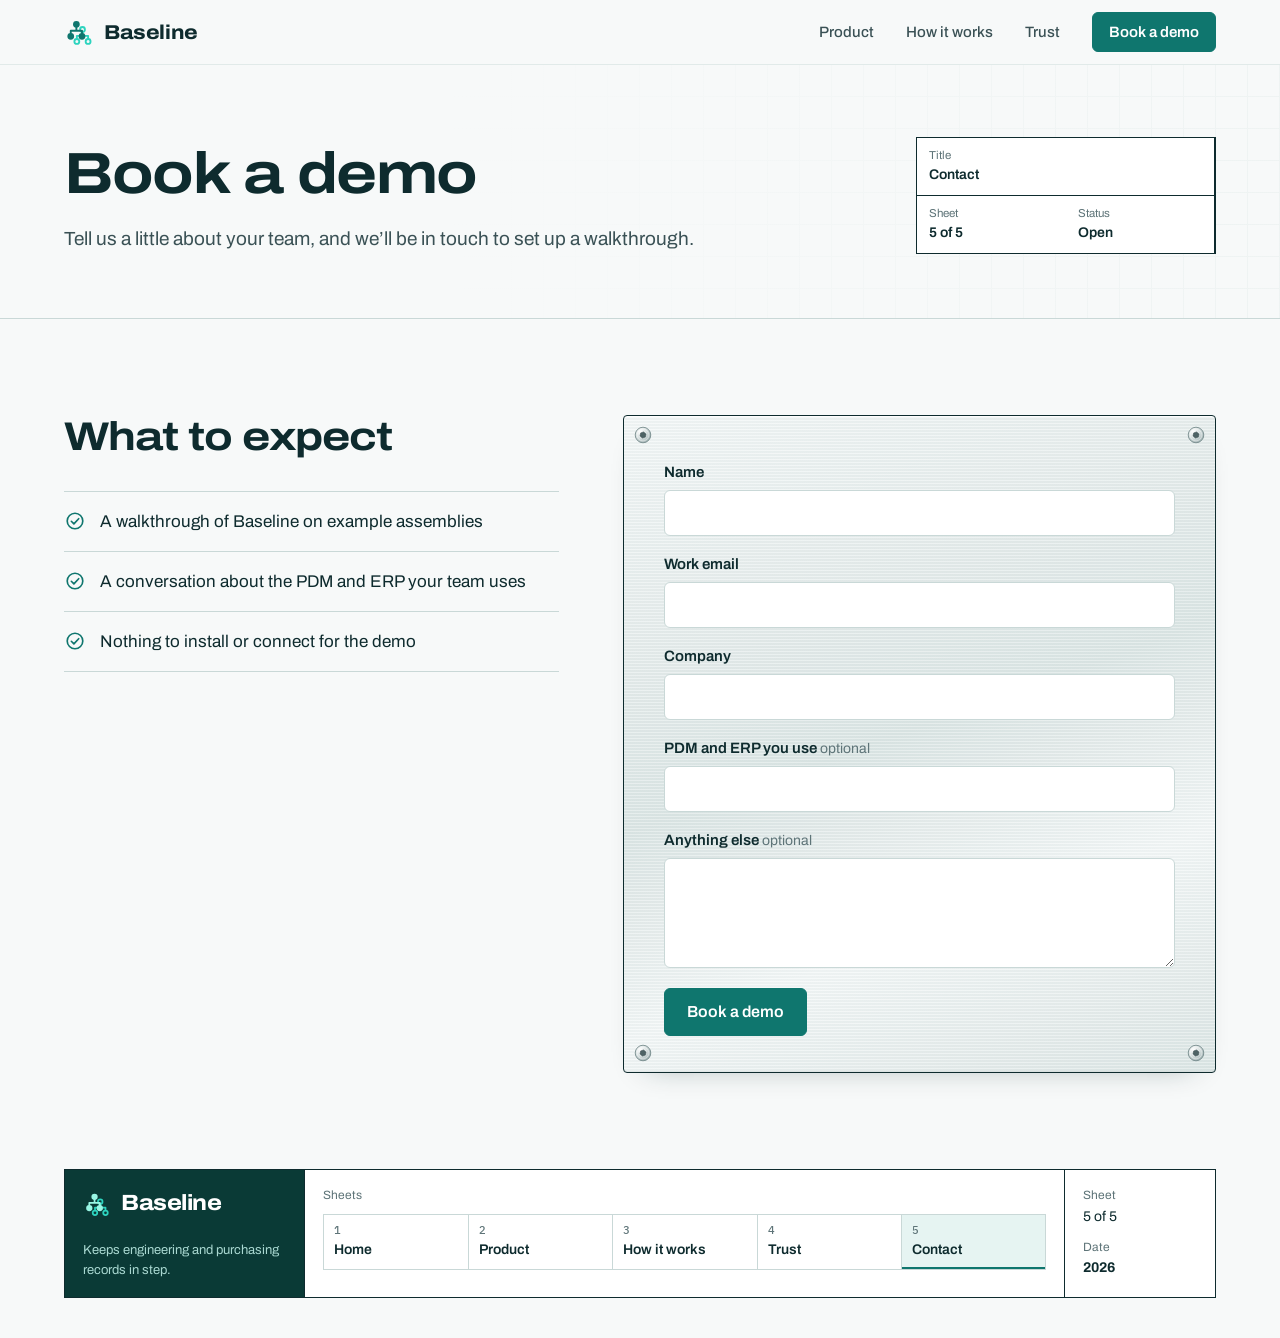
==== baseline-website/contact.html @ caf416b6 "initial_draft_website" ====
<!doctype html>
<html lang="en">
<head>
<meta charset="utf-8">
<meta name="viewport" content="width=device-width, initial-scale=1">
<title>Book a demo | Baseline</title>
<meta name="description" content="Book a walkthrough of Baseline.">
<link rel="icon" href="assets/img/logo.svg" type="image/svg+xml">
<link rel="preconnect" href="https://fonts.googleapis.com">
<link rel="preconnect" href="https://fonts.gstatic.com" crossorigin>
<link href="https://fonts.googleapis.com/css2?family=Archivo:wdth,wght@62..125,400..800&family=IBM+Plex+Mono:wght@400;500;600&display=swap" rel="stylesheet">
<link rel="stylesheet" href="assets/css/styles.css">
</head>
<body>
<a class="skip" href="#main">Skip to content</a>

<header class="nav">
  <div class="wrap nav-in">
    <a class="brand" href="index.html" aria-label="Baseline home"><img src="assets/img/logo.svg" width="30" height="30" alt="">Baseline</a>
    <button class="nav-toggle" type="button" aria-expanded="false" aria-controls="nav-links">Menu</button>
    <nav id="nav-links" class="nav-links" aria-label="Primary">
      <a href="product.html">Product</a>
      <a href="how-it-works.html">How it works</a>
      <a href="trust.html">Trust</a>
      <a class="btn btn-p" href="contact.html" aria-current="page">Book a demo</a>
    </nav>
  </div>
</header>

<main id="main">

<section class="phead">
  <div class="wrap phead-in">
    <div>
      <h1>Book a demo</h1>
      <p class="lede">Tell us a little about your team, and we’ll be in touch to set up a walkthrough.</p>
    </div>
    <div class="tblk" aria-hidden="true">
      <div class="wide"><span>Title</span><b>Contact</b></div>
      <div><span>Sheet</span><b>5 of 5</b></div>
      <div><span>Status</span><b>Open</b></div>
    </div>
  </div>
</section>

<section class="sec">
  <div class="wrap contact">
    <div>
      <h2>What to expect</h2>
      <ul class="expect">
        <li><svg viewBox="0 0 24 24" fill="none" stroke="currentColor" stroke-width="1.8" stroke-linecap="round" stroke-linejoin="round" aria-hidden="true"><circle cx="12" cy="12" r="8.5"/><path d="M8 12.3l2.8 2.8 5.2-5.6"/></svg>A walkthrough of Baseline on example assemblies</li>
        <li><svg viewBox="0 0 24 24" fill="none" stroke="currentColor" stroke-width="1.8" stroke-linecap="round" stroke-linejoin="round" aria-hidden="true"><circle cx="12" cy="12" r="8.5"/><path d="M8 12.3l2.8 2.8 5.2-5.6"/></svg>A conversation about the PDM and ERP your team uses</li>
        <li><svg viewBox="0 0 24 24" fill="none" stroke="currentColor" stroke-width="1.8" stroke-linecap="round" stroke-linejoin="round" aria-hidden="true"><circle cx="12" cy="12" r="8.5"/><path d="M8 12.3l2.8 2.8 5.2-5.6"/></svg>Nothing to install or connect for the demo</li>
      </ul>
    </div>

    <form class="form bolted" id="demo-form" novalidate>
      <div class="field"><label for="f-name">Name</label><input id="f-name" name="name" autocomplete="name" required><p class="err" id="e-name"></p></div>
      <div class="field"><label for="f-email">Work email</label><input id="f-email" name="email" type="email" autocomplete="email" required><p class="err" id="e-email"></p></div>
      <div class="field"><label for="f-co">Company</label><input id="f-co" name="company" autocomplete="organization"></div>
      <div class="field"><label for="f-sys">PDM and ERP you use <span class="opt">optional</span></label><input id="f-sys" name="systems"></div>
      <div class="field"><label for="f-msg">Anything else <span class="opt">optional</span></label><textarea id="f-msg" name="message"></textarea></div>
      <button class="btn btn-p btn-lg" type="submit">Book a demo</button>
      <p class="form-ok" id="form-ok" role="status" hidden></p>
    </form>
  </div>
</section>

</main>

<footer class="foot">
  <div class="wrap">
    <div class="tblock">
      <div class="tb-brand"><strong><img src="assets/img/logo-light.svg" width="28" height="28" alt="">Baseline</strong><span>Keeps engineering and purchasing records in step.</span></div>
      <nav aria-label="Site"><span class="tb-label">Sheets</span>
        <div class="sheets"><a href="index.html"><span>1</span>Home</a><a href="product.html"><span>2</span>Product</a><a href="how-it-works.html"><span>3</span>How it works</a><a href="trust.html"><span>4</span>Trust</a><a href="contact.html" aria-current="page"><span>5</span>Contact</a></div>
      </nav>
      <div class="tb-meta"><div><span>Sheet</span>5 of 5</div><div><span>Date</span><b class="year">2026</b></div></div>
    </div>
  </div>
</footer>

<script src="assets/js/main.js"></script>
</body>
</html>
---- baseline-website/assets/css/styles.css ----
/* Baseline marketing site
   CAD workspace language: drawing paper, drafting ink, brand teal,
   amber reserved for a mismatch, screws and nuts as hardware. */

:root {
  --paper: #F7F9F9;
  --sheet: #FFFFFF;
  --ink: #0E2B2E;
  --body: #3A5155;
  --muted: #5E7478;
  --line: #C9D8D7;
  --grid: #E1EAE9;
  --panel: #F1F5F5;
  --teal: #0F766E;
  --teal-2: #0D9488;
  --teal-wash: #E6F4F2;
  --deep: #0A3A36;
  --deep-2: #0E4A45;
  --mint: #99F6E4;
  --amber: #D97706;
  --amber-ink: #B45309;
  --amber-wash: #FFF6E5;

  --sans: 'Archivo', system-ui, -apple-system, 'Segoe UI', sans-serif;
  --mono: 'IBM Plex Mono', ui-monospace, Consolas, monospace;

  --wrap: 1200px;
  --gut: 24px;
  --r: 6px;
  color-scheme: light;
}

*, *::before, *::after { box-sizing: border-box; }
html { scroll-behavior: smooth; }
body {
  margin: 0;
  background: var(--paper);
  color: var(--body);
  font: 400 17px/1.6 var(--sans);
  -webkit-font-smoothing: antialiased;
  text-rendering: optimizeLegibility;
}
img { max-width: 100%; height: auto; display: block; }
h1, h2, h3, h4, p, ul, ol, dl, dd, figure { margin: 0; }
ul, ol { padding: 0; list-style: none; }
a { color: var(--teal); }
:focus-visible { outline: 2px solid var(--teal-2); outline-offset: 2px; border-radius: 2px; }
.sr-only { position: absolute; width: 1px; height: 1px; overflow: hidden; clip: rect(0 0 0 0); white-space: nowrap; }
.skip { position: absolute; left: 16px; top: -60px; background: var(--ink); color: #fff; padding: 8px 14px; border-radius: var(--r); z-index: 100; }
.skip:focus { top: 12px; }
.wrap { max-width: var(--wrap); margin: 0 auto; padding: 0 var(--gut); }
.pn { font-family: var(--mono); font-weight: 500; letter-spacing: -.01em; }

/* Type: the display face uses Archivo's expanded width */
h1, h2 { color: var(--ink); font-weight: 700; font-variation-settings: 'wdth' 118; letter-spacing: -.025em; text-wrap: balance; }
h1 { font-size: clamp(36px, 4.6vw, 58px); line-height: 1.04; }
h2 { font-size: clamp(28px, 3.2vw, 40px); line-height: 1.1; }
h3 { color: var(--ink); font-size: 20px; line-height: 1.3; font-weight: 650; font-variation-settings: 'wdth' 108; letter-spacing: -.01em; }
.lede { font-size: 19px; line-height: 1.55; max-width: 34em; }

/* Buttons */
.btn {
  display: inline-flex; align-items: center; justify-content: center; gap: 8px;
  height: 40px; padding: 0 16px;
  border: 1px solid var(--line); border-radius: var(--r);
  background: var(--sheet); color: var(--ink);
  font: 600 15px/1 var(--sans); text-decoration: none; white-space: nowrap; cursor: pointer;
  transition: background-color .15s, border-color .15s;
}
.btn:hover { border-color: var(--ink); }
.btn-p { background: var(--teal); border-color: var(--teal); color: #fff; }
.btn-p:hover { background: var(--deep); border-color: var(--deep); }
.btn-lg { height: 48px; padding: 0 22px; font-size: 16px; }
.btn-mint { background: var(--mint); border-color: var(--mint); color: var(--deep); }
.btn-mint:hover { background: #fff; border-color: #fff; }
.cta-row { display: flex; flex-wrap: wrap; gap: 12px; }

/* Header */
.nav { position: sticky; top: 0; z-index: 20; background: rgba(247, 249, 249, .94); backdrop-filter: blur(8px); border-bottom: 1px solid var(--grid); }
.nav-in { display: flex; align-items: center; justify-content: space-between; height: 64px; }
.brand { display: flex; align-items: center; gap: 10px; color: var(--ink); font-weight: 750; font-size: 20px; font-variation-settings: 'wdth' 112; letter-spacing: -.02em; text-decoration: none; }
.nav-links { display: flex; align-items: center; gap: 4px; }
.nav-links a:not(.btn) { position: relative; display: flex; align-items: center; height: 64px; padding: 0 14px; color: var(--body); font-size: 15px; font-weight: 500; text-decoration: none; }
.nav-links a:not(.btn):hover { color: var(--ink); }
.nav-links a:not(.btn)[aria-current="page"] { color: var(--ink); font-weight: 650; }
.nav-links a:not(.btn)[aria-current="page"]::after { content: ""; position: absolute; left: 14px; right: 14px; bottom: -1px; height: 2px; background: var(--teal); }
.nav-links .btn { margin-left: 14px; }
.nav-toggle { display: none; }

/* Hardware: screws in the corners of a bolted panel */
.bolted {
  --screw: url("../img/screw.svg");
  background-image: var(--screw), var(--screw), var(--screw), var(--screw);
  background-repeat: no-repeat;
  background-size: 18px 18px;
  background-position: top 10px left 10px, top 10px right 10px, bottom 10px left 10px, bottom 10px right 10px;
}
.bolted-dark { --screw: url("../img/screw-dark.svg"); }

/* Light bolted panels read as brushed steel plates, so the screws belong to something */
.bolted:not(.bolted-dark), .note-box {
  box-shadow: inset 0 1px 0 rgba(255, 255, 255, .9), inset 0 -1px 0 rgba(14, 43, 46, .08), 0 14px 30px -24px rgba(14, 43, 46, .45);
}
.bolted:not(.bolted-dark) {
  background-image: var(--screw), var(--screw), var(--screw), var(--screw),
    repeating-linear-gradient(0deg, rgba(255, 255, 255, .28) 0 1px, rgba(14, 43, 46, .022) 1px 3px),
    linear-gradient(160deg, var(--m1, #F3F7F7) 0%, var(--m2, #DCE6E5) 48%, var(--m1, #F3F7F7) 72%, var(--m2, #DCE6E5) 100%);
  background-repeat: no-repeat, no-repeat, no-repeat, no-repeat, repeat, no-repeat;
  background-size: 18px 18px, 18px 18px, 18px 18px, 18px 18px, auto, 100% 100%;
  background-position: top 10px left 10px, top 10px right 10px, bottom 10px left 10px, bottom 10px right 10px, 0 0, 0 0;
}

/* Centre-line divider with a nut */
.cl-rule { position: relative; height: 28px; margin: 0 auto; max-width: var(--wrap); }
.cl-rule::before { content: ""; position: absolute; left: var(--gut); right: var(--gut); top: 50%; border-top: 1.2px solid var(--line); border-image: repeating-linear-gradient(90deg, var(--teal-2) 0 18px, transparent 18px 23px, var(--teal-2) 23px 26px, transparent 26px 31px) 1; opacity: .7; }
.cl-rule::after { content: ""; position: absolute; left: 50%; top: 0; width: 28px; height: 28px; margin-left: -14px; background: var(--paper) url("../img/nut.svg") center / 28px no-repeat; box-shadow: 0 0 0 8px var(--paper); }

/* ---------- Home hero ---------- */
.hero { padding: 64px 0 72px; background-image: linear-gradient(var(--grid) 1px, transparent 1px), linear-gradient(90deg, var(--grid) 1px, transparent 1px); background-size: 32px 32px; background-position: -1px -1px; position: relative; }
.hero::before { content: ""; position: absolute; inset: 0; background: linear-gradient(180deg, var(--paper) 0%, rgba(247,249,249,.7) 40%, rgba(247,249,249,.92) 100%); pointer-events: none; }
.hero > .wrap { position: relative; }
.hero-top { display: grid; grid-template-columns: minmax(0, 7fr) minmax(0, 5fr); gap: 56px; align-items: end; margin-bottom: 48px; }
.hero-top .lede { margin-bottom: 26px; }

/* Hero story: CAD/PDM and ERP disagree, Baseline in the browser resolves it */
.story { display: grid; grid-template-columns: minmax(0, 1fr) minmax(170px, 200px) minmax(0, 1fr); align-items: center; }
.win-cap { display: flex; align-items: center; gap: 8px; margin-bottom: 8px; font-size: 13.5px; font-weight: 600; color: var(--muted); }
.win-cap svg { width: 16px; height: 16px; color: var(--muted); }
.cap-bl { color: var(--teal); }
.win { background: var(--sheet); border: 1px solid #B7C8C7; border-radius: 10px; overflow: hidden; box-shadow: 0 22px 44px -30px rgba(14, 43, 46, .5); }
.win-bar { display: flex; align-items: center; gap: 12px; height: 34px; padding: 0 12px; background: #E9EEEE; border-bottom: 1px solid var(--line); font-size: 12.5px; color: var(--ink); }
.win-bar .dots { display: flex; gap: 5px; flex: none; }
.win-bar .dots i { width: 10px; height: 10px; border-radius: 50%; background: #C3D2D1; }
.win-t { font-weight: 600; white-space: nowrap; overflow: hidden; text-overflow: ellipsis; }
.win-tag { margin-left: auto; flex: none; font-size: 11.5px; font-weight: 600; color: var(--teal); background: var(--teal-wash); border-radius: 999px; padding: 1px 9px; }
.win-tag-q { color: var(--muted); background: #E1E8E8; }

/* CAD window: grey chrome, vertical toolbar, gradient viewport */
.cad-in { display: grid; grid-template-columns: 40px minmax(0, 1fr); }
.cad-tools { display: flex; flex-direction: column; align-items: center; gap: 4px; padding: 8px 0; background: #F1F4F4; border-right: 1px solid var(--line); }
.cad-tools span { width: 30px; height: 30px; display: grid; place-items: center; border-radius: 6px; color: #5B6F72; }
.cad-tools span:nth-child(2) { background: #DDE6E6; color: var(--ink); }
.cad-tools svg { width: 18px; height: 18px; }
.cad-vp { position: relative; background: linear-gradient(180deg, #FFFFFF 0%, #EDF3F3 60%, #DCE6E6 100%); }
.cad-vp::before { content: ""; position: absolute; inset: 0; background-image: linear-gradient(rgba(14,43,46,.045) 1px, transparent 1px), linear-gradient(90deg, rgba(14,43,46,.045) 1px, transparent 1px); background-size: 22px 22px; pointer-events: none; }
.cad-vp .asm { position: relative; display: block; width: 100%; height: auto; max-height: 300px; margin: 0 auto; overflow: visible; }
.cad-vp .vcube { position: absolute; top: 10px; right: 12px; width: 44px; }
.cad-vp .triad { position: absolute; left: 10px; bottom: 8px; width: 38px; }

/* The middle stage: PDM and ERP records compared, before Baseline resolves it */
.story-mid { display: flex; flex-direction: column; align-items: center; gap: 10px; }
.rec-flow { display: flex; align-items: center; justify-content: center; gap: 6px; width: 100%; }
.wire { flex: 1; height: 14px; min-width: 20px; overflow: visible; }
.wire path { fill: none; vector-effect: non-scaling-stroke; }
.wire-base { stroke: #B9CDCC; stroke-width: 2; }
.wire-flow { stroke: var(--teal); stroke-width: 3; stroke-dasharray: 8 12; opacity: 0; animation: fade .3s ease-out .2s forwards, flow 1.2s linear .2s infinite; }
.wire-r .wire-flow { animation-delay: 2s, 2s; }
.wire-head { stroke: var(--teal); stroke-width: 3; stroke-linecap: round; stroke-linejoin: round; opacity: 0; animation: fade .3s ease-out 2s forwards; }
@keyframes flow { to { stroke-dashoffset: -32; } }

.rec-chip { flex: none; background: var(--sheet); border: 1px solid var(--line); border-radius: 8px; overflow: hidden; opacity: 0; animation: fade .4s ease-out 1.4s forwards; box-shadow: 0 12px 26px -18px rgba(14, 43, 46, .45); }
.rec-row { display: flex; align-items: baseline; justify-content: space-between; gap: 18px; padding: 7px 12px; font-size: 12.5px; white-space: nowrap; }
.rec-row span { color: var(--muted); }
.rec-row b { color: var(--ink); font-family: var(--mono); font-weight: 600; }
.rec-row + .rec-row { border-top: 1px solid var(--grid); }
.rec-diff { animation: rec-flag .4s ease-out 1.9s forwards; }
.rec-diff b { animation: rec-flag-ink .4s ease-out 1.9s forwards; }
@keyframes rec-flag { to { background: var(--amber-wash); } }
@keyframes rec-flag-ink { to { color: var(--amber-ink); } }

/* Baseline window: browser chrome + the prototype's alert view */
.bw { background: #E8EFEF; }
.bw-url { flex: 1; display: flex; align-items: center; gap: 7px; height: 24px; padding: 0 12px; background: var(--sheet); border: 1px solid var(--line); border-radius: 999px; color: var(--muted); font-family: var(--mono); font-size: 12px; white-space: nowrap; overflow: hidden; }
.bw-url svg { width: 12px; height: 12px; flex: none; }
.bl-top { display: flex; align-items: center; gap: 8px; height: 42px; padding: 0 16px; background: var(--deep); color: #fff; font-weight: 700; font-size: 15px; font-variation-settings: 'wdth' 110; }
.bl-body { position: relative; padding: 18px 18px 20px; background: #F4F7F7; min-height: 340px; }
.bl-wait { position: absolute; inset: 0; display: flex; align-items: center; justify-content: center; gap: 10px; font-size: 14px; color: var(--muted); animation: out .3s ease-out 1.95s forwards; }
.spin { width: 16px; height: 16px; border-radius: 50%; border: 2px solid var(--line); border-top-color: var(--teal-2); animation: spin .8s linear infinite; }
@keyframes spin { to { transform: rotate(360deg); } }
@keyframes out { to { opacity: 0; visibility: hidden; } }
.bl-alert { opacity: 0; animation: fade .4s ease-out 2.05s forwards; }
.bl-crumb { font-size: 12.5px; color: var(--teal); margin-bottom: 6px; }
.bl-crumb .pn { color: var(--muted); font-size: 12px; }
.bl-alert h4 { display: flex; flex-wrap: wrap; align-items: center; gap: 8px; font-size: 17px; line-height: 1.3; color: var(--ink); font-weight: 650; margin-bottom: 14px; }
.new { font-size: 11.5px; font-weight: 600; color: var(--amber-ink); background: var(--amber-wash); border-radius: 999px; padding: 1px 9px; }
.bl-stats { display: grid; grid-template-columns: repeat(3, minmax(0, 1fr)); background: var(--sheet); border: 1px solid var(--line); border-radius: 8px; overflow: hidden; }
.bl-stats > div { padding: 10px 12px; }
.bl-stats > div + div { border-left: 1px solid var(--grid); }
.bl-stats span { display: block; font-size: 11.5px; color: var(--muted); }
.bl-stats b { font-size: 20px; color: var(--ink); font-weight: 650; }
.bl-stats .st-erp b { color: var(--amber-ink); }
.bl-stats .sev { font-size: 12px; color: #BE123C; background: #FFE4E6; border-radius: 999px; padding: 2px 9px; display: inline-block; margin-top: 4px; }
.bl-rec { margin-top: 12px; background: var(--sheet); border: 1px solid var(--line); border-radius: 8px; padding: 12px 14px 14px; opacity: 0; animation: fade .4s ease-out 2.35s forwards; }
.bl-k { font-size: 12px; font-weight: 600; color: var(--muted); }
.bl-rec p { font-size: 13.5px; line-height: 1.45; color: var(--ink); margin: 4px 0 12px; }
.bl-btns { display: flex; flex-wrap: wrap; gap: 8px; }
.bl-btns .btn { height: 30px; font-size: 12.5px; cursor: default; }

/* Assembly drawing */
.asm .ln { fill: none; stroke: var(--ink); stroke-width: 1.4; stroke-linejoin: round; }
.asm .fill { fill: #FFFFFF; }
.asm .shade { fill: #E9F0F0; }
.asm .hole { fill: #E4ECEC; }
.asm .cl path { fill: none; stroke: var(--teal-2); stroke-width: .9; stroke-dasharray: 16 4 3 4; opacity: .75; }
.asm .lead { fill: none; stroke: var(--ink); stroke-width: .9; }
.asm .dot { fill: var(--ink); }
.asm .ring { fill: #FFFFFF; stroke: var(--ink); stroke-width: 1.3; }
.asm text { font: 600 14px var(--mono); fill: var(--ink); text-anchor: middle; }
.asm .dim path { fill: none; stroke: var(--muted); stroke-width: .8; }
.asm .dim text { font: 500 11px var(--mono); fill: var(--muted); }

/* One orchestrated moment: the parts ink in, then the mismatch lights up */
.asm .parts .ln { stroke-dasharray: 1; stroke-dashoffset: 1; animation: ink 1.1s cubic-bezier(.4, 0, .2, 1) forwards; }
.asm .p1 .ln { animation-delay: .05s; }
.asm .p5 .ln { animation-delay: .25s; }
.asm .p2 .ln { animation-delay: .35s; }
.asm .p3 .ln { animation-delay: .55s; }
.asm .p4 .ln { animation-delay: .7s; }
.asm .balloons, .asm .dim { opacity: 0; animation: fade .5s ease-out 1.4s forwards; }
.asm .p5 .bolt { animation: ink 1.1s cubic-bezier(.4, 0, .2, 1) .25s forwards, flag .5s ease-out 1.9s forwards; }
.asm .p1 .hole.miss { animation: ink 1.1s cubic-bezier(.4, 0, .2, 1) .05s forwards, missing .5s ease-out 1.9s forwards; }
.asm .bl-miss .ring { animation: ringflag .5s ease-out 1.9s forwards; }
.asm .bl-miss text { animation: textflag .5s ease-out 1.9s forwards; }
@keyframes ink { to { stroke-dashoffset: 0; } }
@keyframes fade { to { opacity: 1; } }
@keyframes flag { to { stroke: var(--amber); fill: var(--amber-wash); } }
@keyframes missing { to { stroke: var(--amber); stroke-width: 1.8; fill: var(--amber-wash); } }
@keyframes ringflag { to { stroke: var(--amber); fill: var(--amber-wash); stroke-width: 1.8; } }
@keyframes textflag { to { fill: var(--amber-ink); } }

/* ---------- Home sections ---------- */
.sec { padding: 96px 0; }
.statement { font-size: clamp(24px, 2.7vw, 34px); line-height: 1.3; color: var(--ink); font-weight: 500; font-variation-settings: 'wdth' 106; letter-spacing: -.015em; max-width: 30em; text-wrap: pretty; }

.pillars { display: grid; grid-template-columns: repeat(3, minmax(0, 1fr)); margin-top: 64px; border-top: 1.5px solid var(--ink); }
.pillar { padding: 28px 32px 0 0; }
.pillar + .pillar { padding-left: 32px; border-left: 1px solid var(--line); }
.pillar .ic { width: 44px; height: 44px; margin-bottom: 18px; color: var(--teal); }
.pillar p { margin-top: 8px; }

.glimpse { display: grid; grid-template-columns: minmax(0, 4fr) minmax(0, 7fr); gap: 56px; align-items: center; }
.glimpse-copy p { margin: 16px 0 24px; max-width: 28em; }

/* A product screenshot mounted on a bolted plate */
.plate { background-color: #E7EEEE; border: 1px solid var(--line); border-radius: 12px; padding: 34px; }
.plate img { border-radius: 6px; border: 1px solid #B7C8C7; box-shadow: 0 18px 36px -24px rgba(14, 43, 46, .5); }

.trust-strip { background: var(--sheet); border-top: 1px solid var(--grid); border-bottom: 1px solid var(--grid); }
.trust-in { display: flex; flex-wrap: wrap; align-items: center; gap: 16px 40px; padding-top: 26px; padding-bottom: 26px; }
.trust-in p { display: flex; align-items: center; gap: 12px; color: var(--ink); font-weight: 600; font-size: 17px; }
.trust-in svg { width: 24px; height: 24px; color: var(--teal); flex: none; }
.trust-in a { margin-left: auto; font-weight: 600; }

/* Dark bolted call to action */
.cta-band { padding: 96px 0; }
.cta-plate { position: relative; background-color: var(--deep); color: #CFEFEA; border-radius: 14px; padding: 64px 64px 60px; overflow: hidden; }
.cta-plate::before { content: ""; position: absolute; inset: 0; background-image: linear-gradient(rgba(153,246,228,.07) 1px, transparent 1px), linear-gradient(90deg, rgba(153,246,228,.07) 1px, transparent 1px); background-size: 28px 28px; pointer-events: none; }
.cta-plate > * { position: relative; }
.cta-plate h2 { color: #fff; max-width: 16em; }
.cta-plate p { margin: 16px 0 30px; color: #A9D8D1; max-width: 32em; }
.cta-plate .btn:not(.btn-mint) { background: transparent; color: #fff; border-color: rgba(153,246,228,.45); }
.cta-plate .btn:not(.btn-mint):hover { border-color: #fff; }

/* ---------- Inner page header with a title block ---------- */
.phead { padding: 72px 0 64px; border-bottom: 1px solid var(--line); background-image: linear-gradient(var(--grid) 1px, transparent 1px), linear-gradient(90deg, var(--grid) 1px, transparent 1px); background-size: 32px 32px; background-position: -1px -1px; position: relative; }
.phead::before { content: ""; position: absolute; inset: 0; background: linear-gradient(90deg, var(--paper) 35%, rgba(247,249,249,.6)); pointer-events: none; }
.phead-in { position: relative; display: grid; grid-template-columns: minmax(0, 1fr) 300px; gap: 48px; align-items: end; }
.phead .lede { margin-top: 20px; }
.tblk { display: grid; grid-template-columns: 1fr 1fr; border: 1.5px solid var(--ink); background: var(--sheet); font-size: 14px; color: var(--ink); }
.tblk > div { padding: 8px 12px; border-bottom: 1px solid var(--ink); }
.tblk > div:nth-child(odd) { border-right: 1px solid var(--ink); }
.tblk > .wide { grid-column: 1 / -1; border-right: 0; }
.tblk > div:nth-last-child(-n+2) { border-bottom: 0; }
.tblk span { display: block; font-size: 11.5px; color: var(--muted); }
.tblk b { font-weight: 600; }

/* Product page: screenshots */
.shot { display: grid; grid-template-columns: minmax(0, 4fr) minmax(0, 8fr); gap: 56px; align-items: center; padding: 72px 0; }
.shot + .shot { border-top: 1px solid var(--grid); }
.shot-r { grid-template-columns: minmax(0, 8fr) minmax(0, 4fr); }
.shot-r .shot-copy { order: 2; }
.shot-copy p { margin-top: 14px; max-width: 26em; }
.shot .plate { padding: 28px; }

/* Product page: each screenshot is a window that slides onto its own coloured plate */
main { overflow-x: clip; }
.shot { --band: transparent; --block: var(--deep); --m1: #F3F7F7; --m2: #DCE6E5; --from: 120px; }
.shot-a { --band: var(--paper); --block: #0A3A36; --m1: #F2F7F6; --m2: #D6E4E2; }
.shot-b { --band: #FBF3E4; --block: #E9A53A; --m1: #FBF6EE; --m2: #EADFCB; --from: -120px; }
.shot-c { --band: #EDF2FA; --block: #3F6FC2; --m1: #F4F7FC; --m2: #D7E0EE; }
.shots .shot { padding: 104px 0; border-top: 0; background: var(--band); box-shadow: 0 0 0 100vmax var(--band); clip-path: inset(0 -100vmax); }

.shot-media { position: relative; }
.shot-block { position: absolute; inset: 0; border-radius: 14px; background: var(--block); transform: translate(22px, 22px); }
.shot-r .shot-block { transform: translate(-22px, 22px); }
.shot-media .plate { position: relative; }

.frame-bar { display: flex; align-items: center; gap: 12px; height: 30px; padding: 0 12px; background: #E9EEEE; border-bottom: 1px solid var(--line); font-size: 12px; font-weight: 600; color: var(--muted); }
.frame-bar .dots { display: flex; gap: 5px; }
.frame-bar .dots i { width: 9px; height: 9px; border-radius: 50%; background: #C3D2D1; }

/* The slide: block first, then the plate, then the window settles into it */
.js .shot .shot-block, .js .shot .plate, .js .shot .frame, .js .shot .shot-copy { transition: transform 1s cubic-bezier(.16, 1, .3, 1), opacity .7s ease; }
.js .shot:not(.in-view) .shot-block { opacity: 0; transform: translate(calc(var(--from) * 1.8), 22px); }
.js .shot:not(.in-view) .plate { opacity: 0; transform: translateX(var(--from)); }
.js .shot:not(.in-view) .frame { transform: translateY(36px); }
.js .shot:not(.in-view) .shot-copy { opacity: 0; transform: translateX(calc(var(--from) * -.35)); }
.js .shot .plate { transition-delay: .08s; }
.js .shot .frame { transition-delay: .3s; }
.js .shot .shot-copy { transition-delay: .18s; }

/* How it works: four steps */
.steps { display: grid; grid-template-columns: repeat(4, minmax(0, 1fr)); gap: 0; counter-reset: s; }
.step { position: relative; padding: 0 28px 0 0; counter-increment: s; }
.step .ic { position: relative; z-index: 1; width: 64px; height: 64px; display: grid; place-items: center; background: var(--sheet); border: 1.5px solid var(--ink); border-radius: 12px; color: var(--teal); margin-bottom: 26px; }
.step .ic svg { width: 32px; height: 32px; }
.step::after { content: ""; position: absolute; top: 32px; left: 64px; right: 0; border-top: 1.5px dashed var(--line); }
.step:last-child::after { display: none; }
.step h3::before { content: counter(s) ". "; color: var(--muted); font-weight: 500; }
.step p { margin-top: 8px; font-size: 16px; }
.note-box { margin-top: 72px; display: flex; gap: 20px; align-items: flex-start; padding: 26px 30px 26px 56px; border: 1px solid var(--line); border-radius: 10px; background-image: url("../img/screw.svg"), repeating-linear-gradient(0deg, rgba(255, 255, 255, .28) 0 1px, rgba(14, 43, 46, .022) 1px 3px), linear-gradient(160deg, #F3F7F7 0%, #DCE6E5 48%, #F3F7F7 72%, #DCE6E5 100%); background-repeat: no-repeat, repeat, no-repeat; background-size: 18px, auto, 100% 100%; background-position: left 22px top 30px, 0 0, 0 0; max-width: 760px; }
.note-box p { color: var(--ink); }

/* Trust page: promises */
.promises { display: grid; grid-template-columns: repeat(2, minmax(0, 1fr)); gap: 20px; }
.promise { position: relative; background-color: var(--sheet); border: 1px solid var(--line); border-radius: 12px; padding: 40px 40px 36px; }
.promise .ic { width: 40px; height: 40px; color: var(--teal); margin-bottom: 20px; }
.promise h3 { font-size: 23px; }
.promise p { margin-top: 10px; max-width: 30em; }

/* Contact */
.contact { display: grid; grid-template-columns: minmax(0, 5fr) minmax(0, 6fr); gap: 64px; align-items: start; }
.expect { margin-top: 32px; border-top: 1px solid var(--line); }
.expect li { display: flex; gap: 14px; padding: 16px 0; border-bottom: 1px solid var(--line); color: var(--ink); }
.expect svg { width: 22px; height: 22px; flex: none; color: var(--teal); margin-top: 2px; }
.form { background-color: var(--sheet); border: 1.5px solid var(--ink); border-radius: 4px; padding: 44px 40px 36px; display: grid; }
.field { display: flex; flex-direction: column; gap: 6px; margin-bottom: 16px; }
.field label { font-weight: 600; color: var(--ink); font-size: 15px; }
.opt { font-weight: 400; color: var(--muted); font-size: 14px; }
.field input, .field textarea { padding: 0 14px; font: inherit; font-size: 16px; color: var(--ink); border: 1px solid var(--line); border-radius: var(--r); background: #fff; }
.field input { height: 46px; }
.field textarea { padding: 12px 14px; min-height: 110px; resize: vertical; }
.field input:focus, .field textarea:focus { outline: 2px solid var(--teal-2); outline-offset: 0; border-color: var(--teal-2); }
.field input[aria-invalid="true"] { border-color: #C2410C; background: #FEF3EE; }
.err { color: #C2410C; font-size: 14px; }
.err:empty { display: none; }
.form .btn { justify-self: start; margin-top: 4px; }
.form-ok { margin-top: 16px; padding: 12px 14px; background: var(--teal-wash); border-left: 3px solid var(--teal); color: var(--ink); }

/* Footer: drawing title block with the sheet index */
.foot { padding: 0 0 40px; }
.tblock { display: grid; grid-template-columns: 240px minmax(0, 1fr) 150px; border: 1.5px solid var(--ink); background: var(--sheet); }
.tblock > * { padding: 16px 18px; border-right: 1px solid var(--ink); }
.tblock > :last-child { border-right: 0; }
.tb-brand { display: flex; flex-direction: column; justify-content: space-between; gap: 18px; background: var(--deep); color: #A9D8D1; font-size: 13px; }
.tb-brand strong { display: flex; align-items: center; gap: 10px; color: #fff; font-weight: 750; font-size: 22px; font-variation-settings: 'wdth' 112; letter-spacing: -.02em; }
.tb-label { display: block; font-size: 12px; color: var(--muted); margin-bottom: 8px; }
.sheets { display: grid; grid-template-columns: repeat(5, minmax(0, 1fr)); gap: 0; border: 1px solid var(--line); }
.sheets a { display: flex; flex-direction: column; gap: 2px; padding: 8px 10px; color: var(--ink); text-decoration: none; font-weight: 600; font-size: 14px; }
.sheets a + a { border-left: 1px solid var(--line); }
.sheets a span { font: 500 11px var(--mono); color: var(--muted); }
.sheets a:hover { background: var(--panel); }
.sheets a[aria-current="page"] { background: var(--teal-wash); box-shadow: inset 0 -2px var(--teal); }
.tb-meta { font-size: 14px; color: var(--ink); }
.tb-meta div + div { margin-top: 10px; }
.tb-meta span { display: block; font-size: 12px; color: var(--muted); }

/* ---------- Responsive ---------- */
@media (max-width: 1080px) {
  .steps { grid-template-columns: repeat(2, minmax(0, 1fr)); row-gap: 48px; }
  .step:nth-child(2)::after { display: none; }
}
@media (max-width: 960px) {
  :root { --gut: 20px; }
  .hero { padding: 40px 0 56px; }
  .hero-top, .glimpse, .shot, .phead-in, .contact { grid-template-columns: minmax(0, 1fr); gap: 32px; }
  .hero-top { margin-bottom: 36px; }
  .shot-r .shot-copy { order: 0; }
  .shot { padding: 56px 0; }
  .phead-in .tblk { max-width: 340px; }
  .sec, .cta-band { padding: 72px 0; }
  .pillars { grid-template-columns: minmax(0, 1fr); }
  .pillar, .pillar + .pillar { padding: 24px 0; border-left: 0; }
  .pillar + .pillar { border-top: 1px solid var(--line); }
  .promises { grid-template-columns: minmax(0, 1fr); }
  .tblock { grid-template-columns: minmax(0, 1fr); }
  .tblock > * { border-right: 0; border-bottom: 1px solid var(--ink); }
  .tblock > :last-child { border-bottom: 0; }
}
@media (max-width: 820px) {
  .story { grid-template-columns: minmax(0, 1fr); }
  .wire { display: none; }
  .story-mid, .bl-wrap { position: relative; margin-top: 56px; }
  .story-mid::before, .bl-wrap::before { content: ""; position: absolute; left: 50%; top: -48px; height: 36px; border-left: 2px dashed var(--teal-2); }
  .story-mid::after, .bl-wrap::after { content: ""; position: absolute; left: calc(50% - 6px); top: -16px; border: 6px solid transparent; border-top-color: var(--teal-2); }
  .nav-toggle { display: inline-flex; align-items: center; height: 38px; padding: 0 14px; border: 1px solid var(--line); border-radius: var(--r); background: var(--sheet); color: var(--ink); font: 600 15px var(--sans); cursor: pointer; }
  .nav-links { display: none; position: absolute; top: 64px; left: 0; right: 0; flex-direction: column; align-items: stretch; gap: 0; padding: 8px 16px 16px; background: var(--paper); border-bottom: 1px solid var(--line); }
  .nav-links.open { display: flex; }
  .nav-links a:not(.btn) { height: auto; padding: 14px 4px; border-bottom: 1px solid var(--grid); font-size: 16px; }
  .nav-links a:not(.btn)[aria-current="page"]::after { left: 0; right: auto; top: 12px; bottom: 12px; width: 3px; height: auto; }
  .nav-links a:not(.btn)[aria-current="page"] { padding-left: 14px; }
  .nav-links .btn { margin: 14px 0 0; height: 46px; }
}
@media (max-width: 640px) {
  .bl-stats b { font-size: 17px; }
  .bl-stats > div { padding: 8px 10px; }
  .cad-vp .vcube { width: 34px; }
  .shots .shot { padding: 64px 0; }
  .shots .shot-a, .shots .shot-c { --from: 56px; }
  .shots .shot-b { --from: -56px; }
  .shot-block { transform: translate(12px, 12px); }
  .shot-r .shot-block { transform: translate(-12px, 12px); }
  :root { --gut: 16px; }
  body { font-size: 16px; }
  .lede { font-size: 17px; }
  .cta-row .btn { flex: 1 1 auto; }
  .plate, .shot .plate { padding: 22px; }
  .cta-plate { padding: 48px 26px 44px; }
  .steps { grid-template-columns: minmax(0, 1fr); row-gap: 0; }
  .step { display: grid; grid-template-columns: 64px minmax(0, 1fr); column-gap: 20px; padding: 0 0 32px; }
  .step .ic { grid-row: span 2; margin: 0; }
  .step::after, .step:nth-child(2)::after { display: block; top: 64px; bottom: 0; left: 32px; right: auto; border-top: 0; border-left: 1.5px dashed var(--line); }
  .step:last-child::after { display: none; }
  .note-box { padding: 22px 20px 22px 50px; background-position: left 18px top 26px; }
  .promise { padding: 32px 24px 28px; }
  .form { padding: 36px 22px 26px; }
  .form .btn { justify-self: stretch; }
  .sheets { grid-template-columns: repeat(2, minmax(0, 1fr)); }
  .sheets a + a { border-left: 0; }
  .sheets a { border-bottom: 1px solid var(--line); }
  .sheets a:nth-child(even) { border-left: 1px solid var(--line); }
  .trust-in a { margin-left: 0; }
}

@media (prefers-reduced-motion: reduce) {
  html { scroll-behavior: auto; }
  *, *::before, *::after { animation-duration: .01ms !important; animation-delay: 0s !important; transition: none !important; }
}
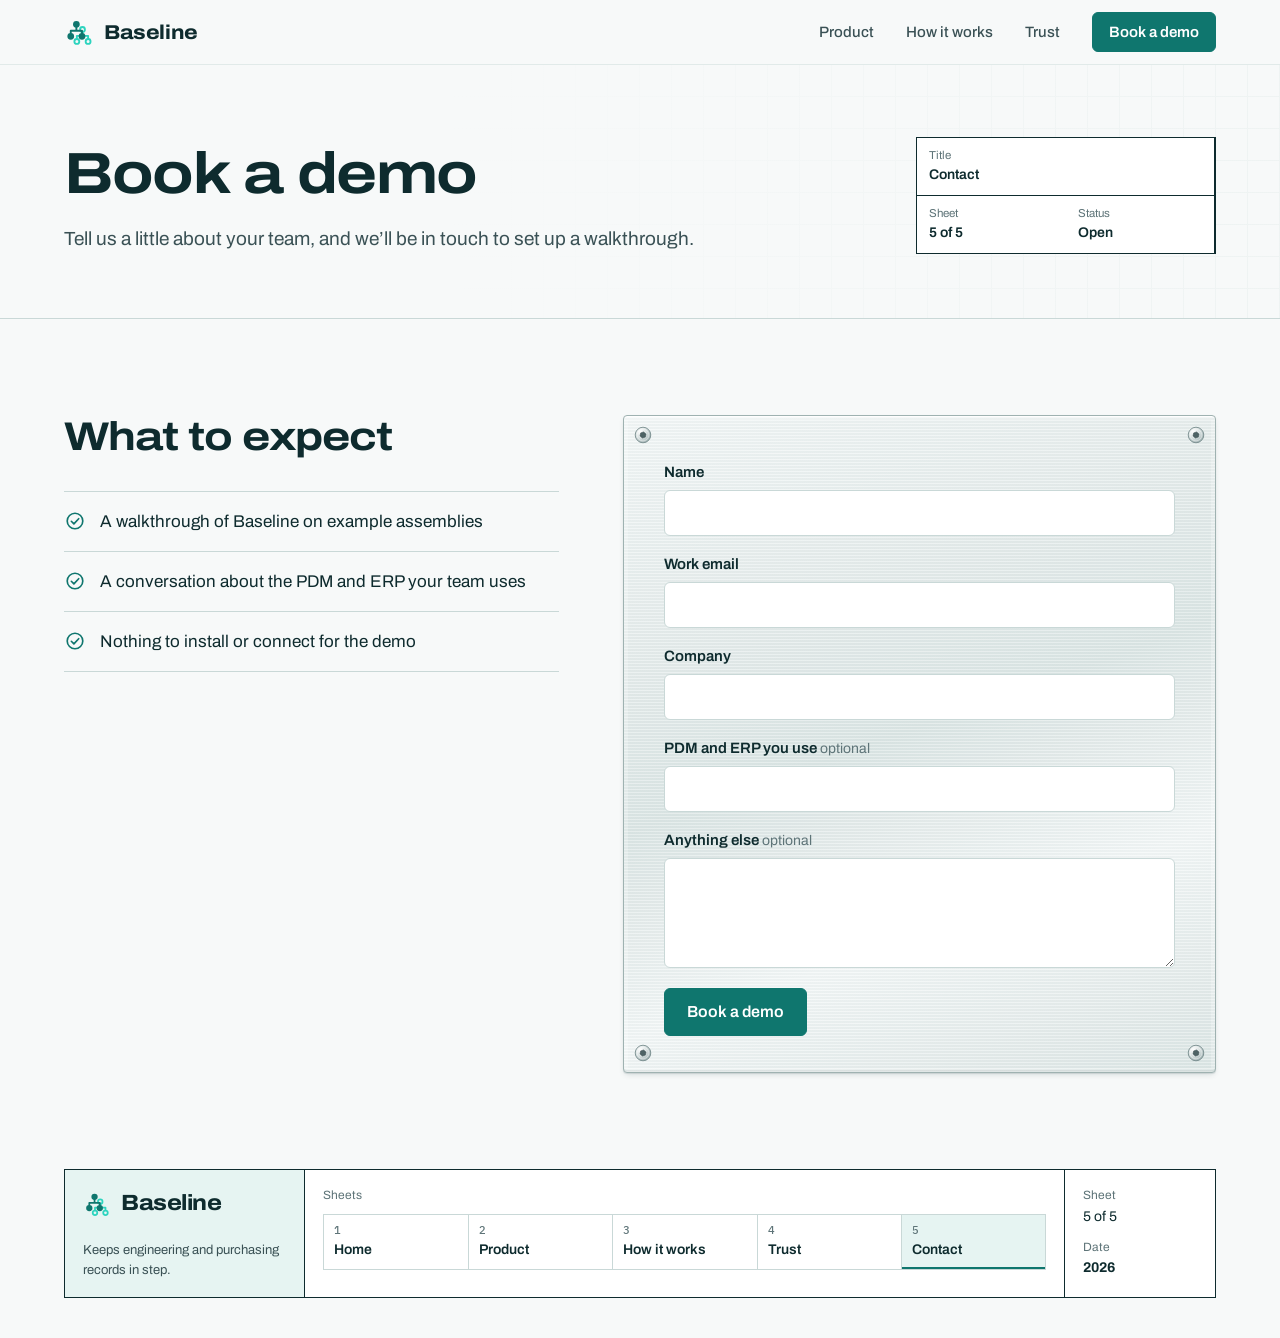
==== commit 4a6f7385: "Redesign homepage sections, product page motion and logo usage - Homepage: rebuild the sections belo" ====
--- a/baseline-website/contact.html
+++ b/baseline-website/contact.html
@@ -71,7 +71,7 @@
 <footer class="foot">
   <div class="wrap">
     <div class="tblock">
-      <div class="tb-brand"><strong><img src="assets/img/logo-light.svg" width="28" height="28" alt="">Baseline</strong><span>Keeps engineering and purchasing records in step.</span></div>
+      <div class="tb-brand"><strong><img src="assets/img/logo.svg" width="28" height="28" alt="">Baseline</strong><span>Keeps engineering and purchasing records in step.</span></div>
       <nav aria-label="Site"><span class="tb-label">Sheets</span>
         <div class="sheets"><a href="index.html"><span>1</span>Home</a><a href="product.html"><span>2</span>Product</a><a href="how-it-works.html"><span>3</span>How it works</a><a href="trust.html"><span>4</span>Trust</a><a href="contact.html" aria-current="page"><span>5</span>Contact</a></div>
       </nav>
--- a/baseline-website/assets/css/styles.css
+++ b/baseline-website/assets/css/styles.css
@@ -27,6 +27,16 @@
   --wrap: 1200px;
   --gut: 24px;
   --r: 6px;
+
+  /* Machined depth: short offset, tight blur. Plates sit on the sheet, they don't float. */
+  --lift-1: 0 1px 1px rgba(14, 43, 46, .10), 0 3px 6px -2px rgba(14, 43, 46, .16);
+  --lift-2: 0 1px 2px rgba(14, 43, 46, .14), 0 8px 12px -6px rgba(14, 43, 46, .30);
+  /* Steel */
+  --steel-hi: #FBFDFD;
+  --steel-1: #EEF3F3;
+  --steel-2: #D5E0DF;
+  --steel-edge: #9FB2B1;
+  --rivet: radial-gradient(circle closest-side, #FFFFFF 0 16%, #C9D5D4 52%, #8A9E9F 86%, rgba(111, 133, 134, .6) 94%, transparent 100%);
   color-scheme: light;
 }
 
@@ -45,6 +55,8 @@
 ul, ol { padding: 0; list-style: none; }
 a { color: var(--teal); }
 :focus-visible { outline: 2px solid var(--teal-2); outline-offset: 2px; border-radius: 2px; }
+::selection { background: var(--mint); color: var(--deep); }
+html { scrollbar-color: #A9BAB9 var(--paper); accent-color: var(--teal); caret-color: var(--teal); }
 .sr-only { position: absolute; width: 1px; height: 1px; overflow: hidden; clip: rect(0 0 0 0); white-space: nowrap; }
 .skip { position: absolute; left: 16px; top: -60px; background: var(--ink); color: #fff; padding: 8px 14px; border-radius: var(--r); z-index: 100; }
 .skip:focus { top: 12px; }
@@ -99,7 +111,8 @@
 
 /* Light bolted panels read as brushed steel plates, so the screws belong to something */
 .bolted:not(.bolted-dark), .note-box {
-  box-shadow: inset 0 1px 0 rgba(255, 255, 255, .9), inset 0 -1px 0 rgba(14, 43, 46, .08), 0 14px 30px -24px rgba(14, 43, 46, .45);
+  border-color: var(--steel-edge);
+  box-shadow: inset 0 1px 0 rgba(255, 255, 255, .95), inset 0 -2px 0 rgba(14, 43, 46, .07), inset 0 0 0 4px rgba(255, 255, 255, .22), var(--lift-1);
 }
 .bolted:not(.bolted-dark) {
   background-image: var(--screw), var(--screw), var(--screw), var(--screw),
@@ -127,7 +140,7 @@
 .win-cap { display: flex; align-items: center; gap: 8px; margin-bottom: 8px; font-size: 13.5px; font-weight: 600; color: var(--muted); }
 .win-cap svg { width: 16px; height: 16px; color: var(--muted); }
 .cap-bl { color: var(--teal); }
-.win { background: var(--sheet); border: 1px solid #B7C8C7; border-radius: 10px; overflow: hidden; box-shadow: 0 22px 44px -30px rgba(14, 43, 46, .5); }
+.win { background: var(--sheet); border: 1px solid #B7C8C7; border-radius: 10px; overflow: hidden; box-shadow: var(--lift-2); }
 .win-bar { display: flex; align-items: center; gap: 12px; height: 34px; padding: 0 12px; background: #E9EEEE; border-bottom: 1px solid var(--line); font-size: 12.5px; color: var(--ink); }
 .win-bar .dots { display: flex; gap: 5px; flex: none; }
 .win-bar .dots i { width: 10px; height: 10px; border-radius: 50%; background: #C3D2D1; }
@@ -158,7 +171,7 @@
 .wire-head { stroke: var(--teal); stroke-width: 3; stroke-linecap: round; stroke-linejoin: round; opacity: 0; animation: fade .3s ease-out 2s forwards; }
 @keyframes flow { to { stroke-dashoffset: -32; } }
 
-.rec-chip { flex: none; background: var(--sheet); border: 1px solid var(--line); border-radius: 8px; overflow: hidden; opacity: 0; animation: fade .4s ease-out 1.4s forwards; box-shadow: 0 12px 26px -18px rgba(14, 43, 46, .45); }
+.rec-chip { flex: none; background: var(--sheet); border: 1px solid var(--line); border-radius: 8px; overflow: hidden; opacity: 0; animation: fade .4s ease-out 1.4s forwards; box-shadow: var(--lift-1); }
 .rec-row { display: flex; align-items: baseline; justify-content: space-between; gap: 18px; padding: 7px 12px; font-size: 12.5px; white-space: nowrap; }
 .rec-row span { color: var(--muted); }
 .rec-row b { color: var(--ink); font-family: var(--mono); font-weight: 600; }
@@ -172,7 +185,7 @@
 .bw { background: #E8EFEF; }
 .bw-url { flex: 1; display: flex; align-items: center; gap: 7px; height: 24px; padding: 0 12px; background: var(--sheet); border: 1px solid var(--line); border-radius: 999px; color: var(--muted); font-family: var(--mono); font-size: 12px; white-space: nowrap; overflow: hidden; }
 .bw-url svg { width: 12px; height: 12px; flex: none; }
-.bl-top { display: flex; align-items: center; gap: 8px; height: 42px; padding: 0 16px; background: var(--deep); color: #fff; font-weight: 700; font-size: 15px; font-variation-settings: 'wdth' 110; }
+.bl-top { display: flex; align-items: center; gap: 8px; height: 42px; padding: 0 16px; background: var(--sheet); border-bottom: 1px solid var(--line); color: var(--ink); font-weight: 700; font-size: 15px; font-variation-settings: 'wdth' 110; }
 .bl-body { position: relative; padding: 18px 18px 20px; background: #F4F7F7; min-height: 340px; }
 .bl-wait { position: absolute; inset: 0; display: flex; align-items: center; justify-content: center; gap: 10px; font-size: 14px; color: var(--muted); animation: out .3s ease-out 1.95s forwards; }
 .spin { width: 16px; height: 16px; border-radius: 50%; border: 2px solid var(--line); border-top-color: var(--teal-2); animation: spin .8s linear infinite; }
@@ -181,7 +194,7 @@
 .bl-alert { opacity: 0; animation: fade .4s ease-out 2.05s forwards; }
 .bl-crumb { font-size: 12.5px; color: var(--teal); margin-bottom: 6px; }
 .bl-crumb .pn { color: var(--muted); font-size: 12px; }
-.bl-alert h4 { display: flex; flex-wrap: wrap; align-items: center; gap: 8px; font-size: 17px; line-height: 1.3; color: var(--ink); font-weight: 650; margin-bottom: 14px; }
+.bl-title { display: flex; flex-wrap: wrap; align-items: center; gap: 8px; font-size: 17px; line-height: 1.3; color: var(--ink); font-weight: 650; margin-bottom: 14px; }
 .new { font-size: 11.5px; font-weight: 600; color: var(--amber-ink); background: var(--amber-wash); border-radius: 999px; padding: 1px 9px; }
 .bl-stats { display: grid; grid-template-columns: repeat(3, minmax(0, 1fr)); background: var(--sheet); border: 1px solid var(--line); border-radius: 8px; overflow: hidden; }
 .bl-stats > div { padding: 10px 12px; }
@@ -189,12 +202,13 @@
 .bl-stats span { display: block; font-size: 11.5px; color: var(--muted); }
 .bl-stats b { font-size: 20px; color: var(--ink); font-weight: 650; }
 .bl-stats .st-erp b { color: var(--amber-ink); }
-.bl-stats .sev { font-size: 12px; color: #BE123C; background: #FFE4E6; border-radius: 999px; padding: 2px 9px; display: inline-block; margin-top: 4px; }
+.bl-stats .sev { font-size: 12px; color: var(--amber-ink); background: var(--amber-wash); border-radius: 999px; padding: 2px 9px; display: inline-block; margin-top: 4px; }
 .bl-rec { margin-top: 12px; background: var(--sheet); border: 1px solid var(--line); border-radius: 8px; padding: 12px 14px 14px; opacity: 0; animation: fade .4s ease-out 2.35s forwards; }
 .bl-k { font-size: 12px; font-weight: 600; color: var(--muted); }
 .bl-rec p { font-size: 13.5px; line-height: 1.45; color: var(--ink); margin: 4px 0 12px; }
 .bl-btns { display: flex; flex-wrap: wrap; gap: 8px; }
-.bl-btns .btn { height: 30px; font-size: 12.5px; cursor: default; }
+.mock-btn { display: inline-flex; align-items: center; height: 30px; padding: 0 12px; border: 1px solid var(--line); border-radius: var(--r); background: var(--sheet); color: var(--ink); font: 600 12.5px/1 var(--sans); white-space: nowrap; }
+.mock-p { background: var(--teal); border-color: var(--teal); color: #fff; }
 
 /* Assembly drawing */
 .asm .ln { fill: none; stroke: var(--ink); stroke-width: 1.4; stroke-linejoin: round; }
@@ -230,31 +244,76 @@
 
 /* ---------- Home sections ---------- */
 .sec { padding: 96px 0; }
-.statement { font-size: clamp(24px, 2.7vw, 34px); line-height: 1.3; color: var(--ink); font-weight: 500; font-variation-settings: 'wdth' 106; letter-spacing: -.015em; max-width: 30em; text-wrap: pretty; }
-
-.pillars { display: grid; grid-template-columns: repeat(3, minmax(0, 1fr)); margin-top: 64px; border-top: 1.5px solid var(--ink); }
-.pillar { padding: 28px 32px 0 0; }
-.pillar + .pillar { padding-left: 32px; border-left: 1px solid var(--line); }
-.pillar .ic { width: 44px; height: 44px; margin-bottom: 18px; color: var(--teal); }
-.pillar p { margin-top: 8px; }
-
-.glimpse { display: grid; grid-template-columns: minmax(0, 4fr) minmax(0, 7fr); gap: 56px; align-items: center; }
-.glimpse-copy p { margin: 16px 0 24px; max-width: 28em; }
-
-/* A product screenshot mounted on a bolted plate */
-.plate { background-color: #E7EEEE; border: 1px solid var(--line); border-radius: 12px; padding: 34px; }
-.plate img { border-radius: 6px; border: 1px solid #B7C8C7; box-shadow: 0 18px 36px -24px rgba(14, 43, 46, .5); }
-
-.trust-strip { background: var(--sheet); border-top: 1px solid var(--grid); border-bottom: 1px solid var(--grid); }
-.trust-in { display: flex; flex-wrap: wrap; align-items: center; gap: 16px 40px; padding-top: 26px; padding-bottom: 26px; }
-.trust-in p { display: flex; align-items: center; gap: 12px; color: var(--ink); font-weight: 600; font-size: 17px; }
-.trust-in svg { width: 24px; height: 24px; color: var(--teal); flex: none; }
-.trust-in a { margin-left: auto; font-weight: 600; }
+h2.statement { font-size: clamp(24px, 2.7vw, 34px); line-height: 1.3; color: var(--ink); font-weight: 500; font-variation-settings: 'wdth' 106; letter-spacing: -.015em; max-width: 30em; text-wrap: pretty; }
+
+/* DIN rail: Notice, Explain and Resolve as three modules clipped onto one rail */
+.rack { position: relative; display: grid; grid-template-columns: repeat(3, minmax(0, 1fr)); gap: 32px; margin-top: 64px; }
+.rack::before {
+  content: ""; position: absolute; left: calc(var(--gut) * -1); right: calc(var(--gut) * -1); top: 50%; height: 46px; margin-top: -23px; border-radius: 2px;
+  background:
+    repeating-linear-gradient(90deg, transparent 0 14px, #6F8586 14px 34px, transparent 34px 48px) center / 100% 9px no-repeat,
+    linear-gradient(180deg, #B4C4C3 0, var(--steel-hi) 10%, var(--steel-1) 30%, var(--steel-2) 48%, #A9BAB9 50%, var(--steel-1) 54%, var(--steel-2) 88%, #94A8A9 100%);
+  box-shadow: var(--lift-1);
+}
+.mod { position: relative; display: flex; flex-direction: column; background: linear-gradient(180deg, var(--steel-hi), var(--steel-1)); border: 1px solid var(--steel-edge); border-radius: 8px; box-shadow: inset 0 1px 0 #fff, inset 0 -2px 0 rgba(14, 43, 46, .06), var(--lift-2); }
+.mod-term { display: flex; justify-content: center; gap: 12px; padding: 10px 0; background: #E1E9E8; border-bottom: 1px solid #B7C8C7; border-radius: 8px 8px 0 0; }
+.mod-term:last-child { border-bottom: 0; border-top: 1px solid #B7C8C7; border-radius: 0 0 8px 8px; }
+.mod-term i { width: 24px; height: 24px; border-radius: 3px; background: #C9D6D5 url("../img/screw.svg") center / 16px no-repeat; box-shadow: inset 0 1px 2px rgba(14, 43, 46, .35), 0 1px 0 rgba(255, 255, 255, .8); }
+.mod-face { flex: 1; padding: 24px 26px 28px; }
+.mod-plate { display: flex; align-items: center; justify-content: space-between; gap: 12px; margin-bottom: 18px; }
+.mod h3 { font-size: 26px; line-height: 1.1; font-weight: 700; font-variation-settings: 'wdth' 120; letter-spacing: -.02em; }
+.led { flex: none; width: 14px; height: 14px; border-radius: 50%; background: radial-gradient(circle at 36% 30%, #E9FFFB 0 14%, #2DD4BF 42%, var(--teal) 100%); box-shadow: 0 0 0 3px #CBD7D6, 0 0 12px 2px rgba(45, 212, 191, .45); }
+.led-amber { background: radial-gradient(circle at 36% 30%, #FFF6E5 0 14%, #F59E0B 42%, var(--amber-ink) 100%); box-shadow: 0 0 0 3px #CBD7D6, 0 0 12px 2px rgba(245, 158, 11, .5); }
+.readout { margin-bottom: 20px; background: #0B2826; border: 1px solid #06201E; border-radius: 4px; box-shadow: inset 0 2px 4px rgba(0, 0, 0, .45), 0 1px 0 rgba(255, 255, 255, .9); font-family: var(--mono); font-size: 13.5px; }
+.readout > div { display: flex; align-items: baseline; justify-content: space-between; gap: 16px; padding: 9px 14px; }
+.readout > div + div { border-top: 1px dashed rgba(153, 246, 228, .16); }
+.readout span { color: #8FC4BC; }
+.readout b { color: var(--mint); font-weight: 600; white-space: nowrap; }
+.readout .ro-diff b { color: #F59E0B; }
+.mod p { color: var(--body); }
+
+/* A screenshot mounted on a machined plate, cropped to the part that matters */
+.glimpse-sec { padding-top: 24px; }
+.glimpse-head { display: grid; grid-template-columns: minmax(0, 6fr) minmax(0, 5fr); gap: 56px; align-items: end; margin-bottom: 56px; }
+.glimpse-copy p { margin-bottom: 22px; max-width: 30em; }
+.mount { position: relative; margin: 0; padding: 48px 48px 44px; border: 1px solid var(--steel-edge); border-radius: 12px; }
+.mount.bolted { background-size: 20px 20px, 20px 20px, 20px 20px, 20px 20px, auto, 100% 100%; background-position: top 14px left 14px, top 14px right 14px, bottom 14px left 14px, bottom 14px right 14px, 0 0, 0 0; }
+.mount-crop { aspect-ratio: 2880 / 1140; overflow: hidden; border: 1px solid #8FA4A5; border-radius: 6px; background: var(--deep); box-shadow: var(--lift-1); }
+.mount-crop img { width: 100%; }
+.tag-plate { position: absolute; top: -15px; left: 64px; display: flex; align-items: center; gap: 10px; height: 30px; padding: 0 30px; border: 1px solid var(--steel-edge); border-radius: 3px; background: linear-gradient(180deg, var(--steel-hi), var(--steel-2)); box-shadow: var(--lift-1); font: 600 12.5px/1 var(--mono); color: var(--ink); letter-spacing: .02em; }
+.tag-plate::before, .tag-plate::after { content: ""; position: absolute; top: 50%; width: 8px; height: 8px; margin-top: -4px; border-radius: 50%; background: var(--rivet); box-shadow: 0 1px 1px rgba(14, 43, 46, .35); }
+.tag-plate::before { left: 10px; }
+.tag-plate::after { right: 10px; }
+
+/* Rating plate: the safety facts stamped into a riveted aluminium plate */
+.rating-sec { padding: 8px 0 0; }
+.rating {
+  position: relative; display: grid; grid-template-columns: auto minmax(0, 1fr) minmax(0, 1fr) auto; align-items: stretch;
+  border: 1px solid var(--steel-edge); border-radius: 6px;
+  background:
+    var(--rivet) top 10px left 10px / 9px 9px no-repeat, var(--rivet) top 10px right 10px / 9px 9px no-repeat,
+    var(--rivet) bottom 10px left 10px / 9px 9px no-repeat, var(--rivet) bottom 10px right 10px / 9px 9px no-repeat,
+    repeating-linear-gradient(90deg, rgba(255, 255, 255, .35) 0 1px, rgba(14, 43, 46, .025) 1px 3px),
+    linear-gradient(175deg, var(--steel-hi), var(--steel-1) 45%, var(--steel-2));
+  box-shadow: inset 0 1px 0 #fff, inset 0 0 0 6px rgba(255, 255, 255, .25), var(--lift-1);
+}
+.rating > * { padding: 26px 30px; }
+.rating > * + * { border-left: 1px solid rgba(14, 43, 46, .18); box-shadow: inset 1px 0 0 rgba(255, 255, 255, .7); }
+.rt-brand { display: flex; align-items: center; gap: 10px; padding-left: 40px; color: var(--ink); font-weight: 750; font-size: 20px; font-variation-settings: 'wdth' 112; letter-spacing: -.02em; }
+.rt-k { display: flex; align-items: center; gap: 7px; margin-bottom: 8px; font: 500 12px/1 var(--mono); color: var(--muted); letter-spacing: .04em; }
+.rt-field p { color: var(--ink); text-wrap: balance; font-weight: 650; font-size: 17px; line-height: 1.3; }
+.rt-field svg { width: 15px; height: 15px; color: var(--teal); flex: none; }
+.rt-link { display: flex; align-items: center; gap: 8px; padding-right: 40px; font-weight: 650; text-decoration: none; text-underline-offset: 4px; }
+.rt-link:hover { text-decoration: underline; }
+.rt-link svg { width: 16px; height: 16px; flex: none; }
 
 /* Dark bolted call to action */
 .cta-band { padding: 96px 0; }
-.cta-plate { position: relative; background-color: var(--deep); color: #CFEFEA; border-radius: 14px; padding: 64px 64px 60px; overflow: hidden; }
-.cta-plate::before { content: ""; position: absolute; inset: 0; background-image: linear-gradient(rgba(153,246,228,.07) 1px, transparent 1px), linear-gradient(90deg, rgba(153,246,228,.07) 1px, transparent 1px); background-size: 28px 28px; pointer-events: none; }
+.cta-plate { position: relative; background-color: var(--deep); color: #CFEFEA; border: 1px solid #052A27; border-radius: 14px; padding: 72px 72px 68px; overflow: hidden; box-shadow: inset 0 1px 0 rgba(153, 246, 228, .18), inset 0 -2px 0 rgba(0, 0, 0, .25), var(--lift-2); }
+/* Anodised faceplate: brushed grain, plus a recessed panel line just inside the screws */
+.cta-plate::before { content: ""; position: absolute; inset: 0; background: repeating-linear-gradient(0deg, rgba(153, 246, 228, .025) 0 1px, transparent 1px 3px), linear-gradient(160deg, rgba(255, 255, 255, .06), transparent 40%, rgba(0, 0, 0, .12)); pointer-events: none; }
+.cta-plate::after { content: ""; position: absolute; inset: 38px; border: 1px solid rgba(0, 0, 0, .28); border-radius: 6px; box-shadow: 0 1px 0 rgba(153, 246, 228, .12), inset 0 1px 0 rgba(153, 246, 228, .08); pointer-events: none; }
+.cta-plate h2 { font-size: clamp(30px, 3.8vw, 48px); }
 .cta-plate > * { position: relative; }
 .cta-plate h2 { color: #fff; max-width: 16em; }
 .cta-plate p { margin: 16px 0 30px; color: #A9D8D1; max-width: 32em; }
@@ -274,40 +333,51 @@
 .tblk span { display: block; font-size: 11.5px; color: var(--muted); }
 .tblk b { font-weight: 600; }
 
-/* Product page: screenshots */
-.shot { display: grid; grid-template-columns: minmax(0, 4fr) minmax(0, 8fr); gap: 56px; align-items: center; padding: 72px 0; }
+/* Product page: screenshots.
+   Small screens: each section carries its own mounted screenshot, static.
+   Desktop: one plate stays put while the copy scrolls past, and the screen is rescanned per section. */
+main { overflow-x: clip; }
+.shots { padding: 24px 0 40px; }
+.shot { display: grid; gap: 32px; padding: 56px 0; }
 .shot + .shot { border-top: 1px solid var(--grid); }
-.shot-r { grid-template-columns: minmax(0, 8fr) minmax(0, 4fr); }
-.shot-r .shot-copy { order: 2; }
 .shot-copy p { margin-top: 14px; max-width: 26em; }
-.shot .plate { padding: 28px; }
-
-/* Product page: each screenshot is a window that slides onto its own coloured plate */
-main { overflow-x: clip; }
-.shot { --band: transparent; --block: var(--deep); --m1: #F3F7F7; --m2: #DCE6E5; --from: 120px; }
-.shot-a { --band: var(--paper); --block: #0A3A36; --m1: #F2F7F6; --m2: #D6E4E2; }
-.shot-b { --band: #FBF3E4; --block: #E9A53A; --m1: #FBF6EE; --m2: #EADFCB; --from: -120px; }
-.shot-c { --band: #EDF2FA; --block: #3F6FC2; --m1: #F4F7FC; --m2: #D7E0EE; }
-.shots .shot { padding: 104px 0; border-top: 0; background: var(--band); box-shadow: 0 0 0 100vmax var(--band); clip-path: inset(0 -100vmax); }
-
-.shot-media { position: relative; }
-.shot-block { position: absolute; inset: 0; border-radius: 14px; background: var(--block); transform: translate(22px, 22px); }
-.shot-r .shot-block { transform: translate(-22px, 22px); }
-.shot-media .plate { position: relative; }
-
+.shot .plate { padding: 22px; }
+.frame { overflow: hidden; border: 1px solid #8FA4A5; border-radius: 6px; background: var(--sheet); box-shadow: var(--lift-1); }
+.frame img, .plate .frame img { display: block; width: 100%; border: 0; border-radius: 0; box-shadow: none; }
 .frame-bar { display: flex; align-items: center; gap: 12px; height: 30px; padding: 0 12px; background: #E9EEEE; border-bottom: 1px solid var(--line); font-size: 12px; font-weight: 600; color: var(--muted); }
 .frame-bar .dots { display: flex; gap: 5px; }
 .frame-bar .dots i { width: 9px; height: 9px; border-radius: 50%; background: #C3D2D1; }
-
-/* The slide: block first, then the plate, then the window settles into it */
-.js .shot .shot-block, .js .shot .plate, .js .shot .frame, .js .shot .shot-copy { transition: transform 1s cubic-bezier(.16, 1, .3, 1), opacity .7s ease; }
-.js .shot:not(.in-view) .shot-block { opacity: 0; transform: translate(calc(var(--from) * 1.8), 22px); }
-.js .shot:not(.in-view) .plate { opacity: 0; transform: translateX(var(--from)); }
-.js .shot:not(.in-view) .frame { transform: translateY(36px); }
-.js .shot:not(.in-view) .shot-copy { opacity: 0; transform: translateX(calc(var(--from) * -.35)); }
-.js .shot .plate { transition-delay: .08s; }
-.js .shot .frame { transition-delay: .3s; }
-.js .shot .shot-copy { transition-delay: .18s; }
+.stage { display: none; }
+
+@media (min-width: 961px) {
+  .shots-in { display: grid; grid-template-columns: minmax(0, 4fr) minmax(0, 8fr); column-gap: 64px; }
+  .shot { grid-column: 1; display: flex; align-items: center; min-height: 78vh; padding: 0; }
+  .shot + .shot { border-top: 0; }
+  .shot-media { display: none; }
+  .shot-copy { position: relative; padding-left: 26px; }
+  /* A leader line ties the section being read to the plate */
+  .shot-copy::before { content: ""; position: absolute; left: 0; top: 6px; bottom: 6px; width: 2px; background: var(--line); transition: background-color .3s; }
+  .js .shot .shot-copy h2, .js .shot .shot-copy p { transition: color .3s; }
+  .js .shot:not(.on) .shot-copy h2, .js .shot:not(.on) .shot-copy p { color: var(--muted); }
+  .js .shot.on .shot-copy::before { background: var(--teal); }
+
+  .stage { display: block; grid-column: 2; grid-row: 1 / span 3; }
+  .stage-plate { position: sticky; top: max(96px, calc(50vh - 250px)); padding: 28px 28px 20px; border: 1px solid var(--steel-edge); border-radius: 12px; }
+  .stage-screens { position: relative; aspect-ratio: 2880 / 1800; overflow: hidden; background: var(--sheet); }
+  .stage-screens img { position: absolute; inset: 0; width: 100%; height: 100%; visibility: hidden; }
+  .stage-screens img.on, .stage-screens img.going { visibility: visible; }
+  .stage-screens img.on { z-index: 1; }
+  /* The scanner head: a lit line with a short trailing wash */
+  .scan { position: absolute; inset: 0; z-index: 2; pointer-events: none; opacity: 0; background: linear-gradient(90deg, transparent 0 78%, rgba(45, 212, 191, .10) 92%, rgba(45, 212, 191, .28) 99.4%, var(--teal-2) 99.4%); }
+  .scan.rev { background: linear-gradient(270deg, transparent 0 78%, rgba(45, 212, 191, .10) 92%, rgba(45, 212, 191, .28) 99.4%, var(--teal-2) 99.4%); }
+
+  /* Indicator lamps: which of the three screens is mounted */
+  .stage-dial { display: flex; justify-content: center; gap: 28px; margin-top: 16px; font: 500 12px/1 var(--mono); color: var(--muted); letter-spacing: .02em; }
+  .stage-dial span { display: flex; align-items: center; gap: 8px; transition: color .3s; }
+  .stage-dial i { width: 9px; height: 9px; border-radius: 50%; background: #B7C6C5; box-shadow: inset 0 1px 1px rgba(14, 43, 46, .35), 0 1px 0 rgba(255, 255, 255, .8); transition: background-color .3s; }
+  .stage-dial .on { color: var(--ink); }
+  .stage-dial .on i { background: radial-gradient(circle at 36% 30%, #E9FFFB 0 14%, #2DD4BF 45%, var(--teal) 100%); }
+}
 
 /* How it works: four steps */
 .steps { display: grid; grid-template-columns: repeat(4, minmax(0, 1fr)); gap: 0; counter-reset: s; }
@@ -345,15 +415,15 @@
 .err { color: #C2410C; font-size: 14px; }
 .err:empty { display: none; }
 .form .btn { justify-self: start; margin-top: 4px; }
-.form-ok { margin-top: 16px; padding: 12px 14px; background: var(--teal-wash); border-left: 3px solid var(--teal); color: var(--ink); }
+.form-ok { margin-top: 16px; padding: 12px 14px; background: var(--teal-wash); border: 1px solid var(--teal-2); border-radius: var(--r); color: var(--ink); }
 
 /* Footer: drawing title block with the sheet index */
 .foot { padding: 0 0 40px; }
 .tblock { display: grid; grid-template-columns: 240px minmax(0, 1fr) 150px; border: 1.5px solid var(--ink); background: var(--sheet); }
 .tblock > * { padding: 16px 18px; border-right: 1px solid var(--ink); }
 .tblock > :last-child { border-right: 0; }
-.tb-brand { display: flex; flex-direction: column; justify-content: space-between; gap: 18px; background: var(--deep); color: #A9D8D1; font-size: 13px; }
-.tb-brand strong { display: flex; align-items: center; gap: 10px; color: #fff; font-weight: 750; font-size: 22px; font-variation-settings: 'wdth' 112; letter-spacing: -.02em; }
+.tb-brand { display: flex; flex-direction: column; justify-content: space-between; gap: 18px; background: var(--teal-wash); color: var(--body); font-size: 13px; }
+.tb-brand strong { display: flex; align-items: center; gap: 10px; color: var(--ink); font-weight: 750; font-size: 22px; font-variation-settings: 'wdth' 112; letter-spacing: -.02em; }
 .tb-label { display: block; font-size: 12px; color: var(--muted); margin-bottom: 8px; }
 .sheets { display: grid; grid-template-columns: repeat(5, minmax(0, 1fr)); gap: 0; border: 1px solid var(--line); }
 .sheets a { display: flex; flex-direction: column; gap: 2px; padding: 8px 10px; color: var(--ink); text-decoration: none; font-weight: 600; font-size: 14px; }
@@ -373,15 +443,21 @@
 @media (max-width: 960px) {
   :root { --gut: 20px; }
   .hero { padding: 40px 0 56px; }
-  .hero-top, .glimpse, .shot, .phead-in, .contact { grid-template-columns: minmax(0, 1fr); gap: 32px; }
+  .hero-top, .glimpse-head, .phead-in, .contact { grid-template-columns: minmax(0, 1fr); gap: 32px; }
   .hero-top { margin-bottom: 36px; }
-  .shot-r .shot-copy { order: 0; }
-  .shot { padding: 56px 0; }
   .phead-in .tblk { max-width: 340px; }
   .sec, .cta-band { padding: 72px 0; }
-  .pillars { grid-template-columns: minmax(0, 1fr); }
-  .pillar, .pillar + .pillar { padding: 24px 0; border-left: 0; }
-  .pillar + .pillar { border-top: 1px solid var(--line); }
+  .glimpse-head { margin-bottom: 44px; }
+  .rack { grid-template-columns: minmax(0, 1fr); max-width: 520px; margin-left: auto; margin-right: auto; gap: 40px; }
+  .rack::before { left: 50%; right: auto; top: -20px; bottom: -20px; width: 46px; height: auto; margin: 0 0 0 -23px;
+    background:
+      repeating-linear-gradient(180deg, transparent 0 14px, #6F8586 14px 34px, transparent 34px 48px) center / 9px 100% no-repeat,
+      linear-gradient(90deg, #B4C4C3 0, var(--steel-hi) 10%, var(--steel-1) 30%, var(--steel-2) 48%, #A9BAB9 50%, var(--steel-1) 54%, var(--steel-2) 88%, #94A8A9 100%); }
+  .rating { grid-template-columns: minmax(0, 1fr) minmax(0, 1fr); }
+  .rt-brand { grid-column: 1 / -1; padding: 24px 40px 18px; }
+  .rating > .rt-field { border-top: 1px solid rgba(14, 43, 46, .18); }
+  .rating > .rt-brand + .rt-field { border-left: 0; box-shadow: none; }
+  .rt-link { grid-column: 1 / -1; border-left: 0 !important; box-shadow: none !important; border-top: 1px solid rgba(14, 43, 46, .18); padding: 18px 40px 24px; }
   .promises { grid-template-columns: minmax(0, 1fr); }
   .tblock { grid-template-columns: minmax(0, 1fr); }
   .tblock > * { border-right: 0; border-bottom: 1px solid var(--ink); }
@@ -405,17 +481,11 @@
   .bl-stats b { font-size: 17px; }
   .bl-stats > div { padding: 8px 10px; }
   .cad-vp .vcube { width: 34px; }
-  .shots .shot { padding: 64px 0; }
-  .shots .shot-a, .shots .shot-c { --from: 56px; }
-  .shots .shot-b { --from: -56px; }
-  .shot-block { transform: translate(12px, 12px); }
-  .shot-r .shot-block { transform: translate(-12px, 12px); }
   :root { --gut: 16px; }
   body { font-size: 16px; }
   .lede { font-size: 17px; }
   .cta-row .btn { flex: 1 1 auto; }
-  .plate, .shot .plate { padding: 22px; }
-  .cta-plate { padding: 48px 26px 44px; }
+  .plate, .shot .plate { padding: 34px 12px; }
   .steps { grid-template-columns: minmax(0, 1fr); row-gap: 0; }
   .step { display: grid; grid-template-columns: 64px minmax(0, 1fr); column-gap: 20px; padding: 0 0 32px; }
   .step .ic { grid-row: span 2; margin: 0; }
@@ -429,7 +499,20 @@
   .sheets a + a { border-left: 0; }
   .sheets a { border-bottom: 1px solid var(--line); }
   .sheets a:nth-child(even) { border-left: 1px solid var(--line); }
-  .trust-in a { margin-left: 0; }
+  .mount { padding: 36px 14px 18px; }
+  .mount.bolted { background-size: 14px 14px, 14px 14px, 14px 14px, 14px 14px, auto, 100% 100%; background-position: top 10px left 10px, top 10px right 10px, bottom 10px left 10px, bottom 10px right 10px, 0 0, 0 0; }
+  .mount-crop { aspect-ratio: 2419 / 1140; }
+  .mount-crop img { width: 119.2%; max-width: none; margin-left: -19.2%; }
+  .tag-plate { left: 32px; }
+  .mod h3 { font-size: 24px; }
+  .mod-face { padding: 22px 20px 24px; }
+  .rating { grid-template-columns: minmax(0, 1fr); }
+  .rating > * { padding: 18px 28px; }
+  .rt-brand { padding: 24px 28px 14px; }
+  .rating > .rt-field + .rt-field { border-left: 0; box-shadow: none; }
+  .rt-link { padding: 18px 28px 26px; }
+  .cta-plate::after { display: none; }
+  .cta-plate { padding: 64px 34px 58px; }
 }
 
 @media (prefers-reduced-motion: reduce) {
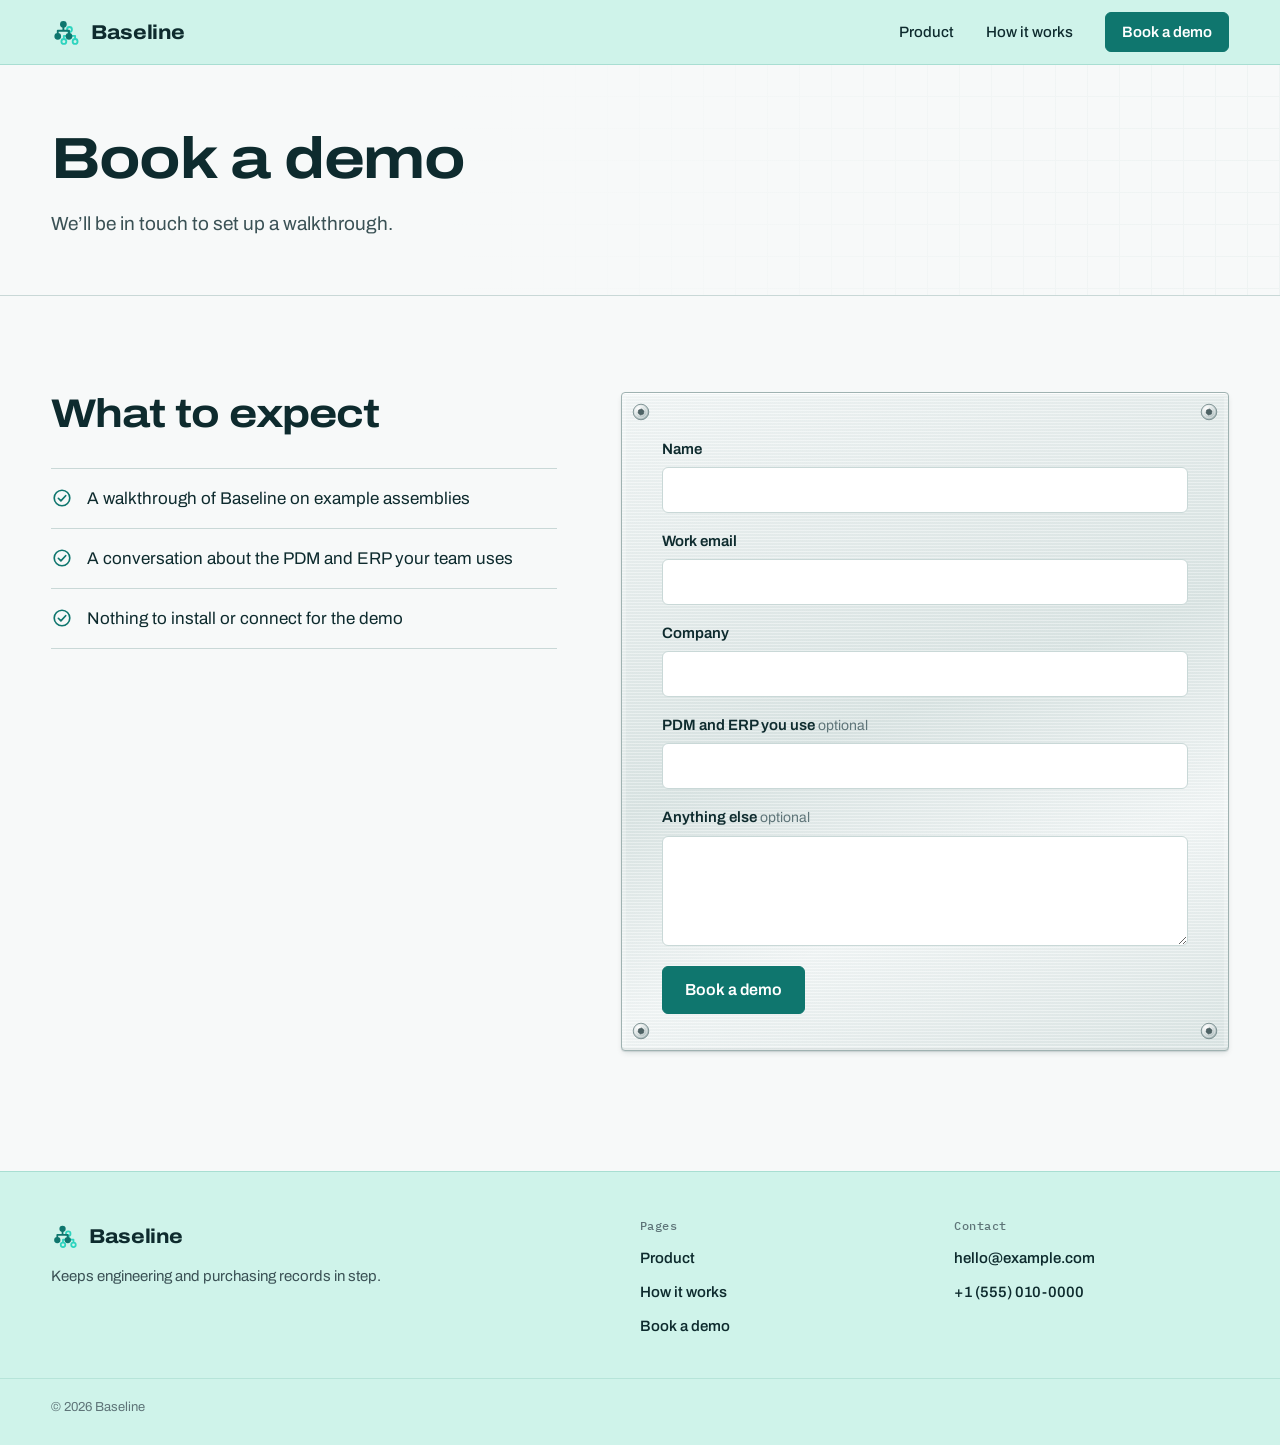
==== commit 6a293141: "Tighten copy, add product slide deck, mint header and new footer - Widen the content column so 14-15" ====
--- a/baseline-website/contact.html
+++ b/baseline-website/contact.html
@@ -21,7 +21,6 @@
     <nav id="nav-links" class="nav-links" aria-label="Primary">
       <a href="product.html">Product</a>
       <a href="how-it-works.html">How it works</a>
-      <a href="trust.html">Trust</a>
       <a class="btn btn-p" href="contact.html" aria-current="page">Book a demo</a>
     </nav>
   </div>
@@ -33,12 +32,7 @@
   <div class="wrap phead-in">
     <div>
       <h1>Book a demo</h1>
-      <p class="lede">Tell us a little about your team, and we’ll be in touch to set up a walkthrough.</p>
-    </div>
-    <div class="tblk" aria-hidden="true">
-      <div class="wide"><span>Title</span><b>Contact</b></div>
-      <div><span>Sheet</span><b>5 of 5</b></div>
-      <div><span>Status</span><b>Open</b></div>
+      <p class="lede">We’ll be in touch to set up a walkthrough.</p>
     </div>
   </div>
 </section>
@@ -54,7 +48,9 @@
       </ul>
     </div>
 
-    <form class="form bolted" id="demo-form" novalidate>
+    <form class="form bolted" id="demo-form" name="demo-request" method="POST" data-netlify="true" netlify-honeypot="company-site" novalidate>
+      <input type="hidden" name="form-name" value="demo-request">
+      <p hidden><label>Leave this empty <input name="company-site" tabindex="-1" autocomplete="off"></label></p>
       <div class="field"><label for="f-name">Name</label><input id="f-name" name="name" autocomplete="name" required><p class="err" id="e-name"></p></div>
       <div class="field"><label for="f-email">Work email</label><input id="f-email" name="email" type="email" autocomplete="email" required><p class="err" id="e-email"></p></div>
       <div class="field"><label for="f-co">Company</label><input id="f-co" name="company" autocomplete="organization"></div>
@@ -69,15 +65,24 @@
 </main>
 
 <footer class="foot">
-  <div class="wrap">
-    <div class="tblock">
-      <div class="tb-brand"><strong><img src="assets/img/logo.svg" width="28" height="28" alt="">Baseline</strong><span>Keeps engineering and purchasing records in step.</span></div>
-      <nav aria-label="Site"><span class="tb-label">Sheets</span>
-        <div class="sheets"><a href="index.html"><span>1</span>Home</a><a href="product.html"><span>2</span>Product</a><a href="how-it-works.html"><span>3</span>How it works</a><a href="trust.html"><span>4</span>Trust</a><a href="contact.html" aria-current="page"><span>5</span>Contact</a></div>
-      </nav>
-      <div class="tb-meta"><div><span>Sheet</span>5 of 5</div><div><span>Date</span><b class="year">2026</b></div></div>
+  <div class="wrap foot-in">
+    <div class="foot-brand">
+      <a class="brand" href="index.html" aria-label="Baseline home"><img src="assets/img/logo.svg" width="28" height="28" alt="">Baseline</a>
+      <p>Keeps engineering and purchasing records in step.</p>
+    </div>
+    <nav class="foot-col" aria-label="Site">
+      <p class="foot-k">Pages</p>
+      <a href="product.html">Product</a>
+      <a href="how-it-works.html">How it works</a>
+      <a href="contact.html">Book a demo</a>
+    </nav>
+    <div class="foot-col">
+      <p class="foot-k">Contact</p>
+      <a href="mailto:hello@example.com">hello@example.com</a>
+      <a href="tel:+15550100000">+1 (555) 010-0000</a>
     </div>
   </div>
+  <div class="wrap foot-base"><span>© <span class="year">2026</span> Baseline</span></div>
 </footer>
 
 <script src="assets/js/main.js"></script>
--- a/baseline-website/assets/css/styles.css
+++ b/baseline-website/assets/css/styles.css
@@ -17,6 +17,7 @@
   --deep: #0A3A36;
   --deep-2: #0E4A45;
   --mint: #99F6E4;
+  --mint-bar: #CFF3EA;
   --amber: #D97706;
   --amber-ink: #B45309;
   --amber-wash: #FFF6E5;
@@ -24,8 +25,8 @@
   --sans: 'Archivo', system-ui, -apple-system, 'Segoe UI', sans-serif;
   --mono: 'IBM Plex Mono', ui-monospace, Consolas, monospace;
 
-  --wrap: 1200px;
-  --gut: 24px;
+  --wrap: 1400px;
+  --gut: clamp(24px, 4vw, 56px);
   --r: 6px;
 
   /* Machined depth: short offset, tight blur. Plates sit on the sheet, they don't float. */
@@ -88,11 +89,11 @@
 .cta-row { display: flex; flex-wrap: wrap; gap: 12px; }
 
 /* Header */
-.nav { position: sticky; top: 0; z-index: 20; background: rgba(247, 249, 249, .94); backdrop-filter: blur(8px); border-bottom: 1px solid var(--grid); }
+.nav { position: sticky; top: 0; z-index: 20; background: var(--mint-bar); border-bottom: 1px solid #A8DED2; }
 .nav-in { display: flex; align-items: center; justify-content: space-between; height: 64px; }
 .brand { display: flex; align-items: center; gap: 10px; color: var(--ink); font-weight: 750; font-size: 20px; font-variation-settings: 'wdth' 112; letter-spacing: -.02em; text-decoration: none; }
 .nav-links { display: flex; align-items: center; gap: 4px; }
-.nav-links a:not(.btn) { position: relative; display: flex; align-items: center; height: 64px; padding: 0 14px; color: var(--body); font-size: 15px; font-weight: 500; text-decoration: none; }
+.nav-links a:not(.btn) { position: relative; display: flex; align-items: center; height: 64px; padding: 0 14px; color: var(--ink); font-size: 15px; font-weight: 500; text-decoration: none; }
 .nav-links a:not(.btn):hover { color: var(--ink); }
 .nav-links a:not(.btn)[aria-current="page"] { color: var(--ink); font-weight: 650; }
 .nav-links a:not(.btn)[aria-current="page"]::after { content: ""; position: absolute; left: 14px; right: 14px; bottom: -1px; height: 2px; background: var(--teal); }
@@ -110,7 +111,7 @@
 .bolted-dark { --screw: url("../img/screw-dark.svg"); }
 
 /* Light bolted panels read as brushed steel plates, so the screws belong to something */
-.bolted:not(.bolted-dark), .note-box {
+.bolted:not(.bolted-dark) {
   border-color: var(--steel-edge);
   box-shadow: inset 0 1px 0 rgba(255, 255, 255, .95), inset 0 -2px 0 rgba(14, 43, 46, .07), inset 0 0 0 4px rgba(255, 255, 255, .22), var(--lift-1);
 }
@@ -244,10 +245,10 @@
 
 /* ---------- Home sections ---------- */
 .sec { padding: 96px 0; }
-h2.statement { font-size: clamp(24px, 2.7vw, 34px); line-height: 1.3; color: var(--ink); font-weight: 500; font-variation-settings: 'wdth' 106; letter-spacing: -.015em; max-width: 30em; text-wrap: pretty; }
+.rack-sec { padding-top: 40px; }
 
 /* DIN rail: Notice, Explain and Resolve as three modules clipped onto one rail */
-.rack { position: relative; display: grid; grid-template-columns: repeat(3, minmax(0, 1fr)); gap: 32px; margin-top: 64px; }
+.rack { position: relative; display: grid; grid-template-columns: repeat(3, minmax(0, 1fr)); gap: 32px; margin-top: 24px; }
 .rack::before {
   content: ""; position: absolute; left: calc(var(--gut) * -1); right: calc(var(--gut) * -1); top: 50%; height: 46px; margin-top: -23px; border-radius: 2px;
   background:
@@ -274,8 +275,8 @@
 
 /* A screenshot mounted on a machined plate, cropped to the part that matters */
 .glimpse-sec { padding-top: 24px; }
-.glimpse-head { display: grid; grid-template-columns: minmax(0, 6fr) minmax(0, 5fr); gap: 56px; align-items: end; margin-bottom: 56px; }
-.glimpse-copy p { margin-bottom: 22px; max-width: 30em; }
+.glimpse-head { display: flex; flex-wrap: wrap; justify-content: space-between; align-items: center; gap: 24px 48px; margin-bottom: 48px; }
+.glimpse-copy p { margin-top: 12px; font-size: 19px; }
 .mount { position: relative; margin: 0; padding: 48px 48px 44px; border: 1px solid var(--steel-edge); border-radius: 12px; }
 .mount.bolted { background-size: 20px 20px, 20px 20px, 20px 20px, 20px 20px, auto, 100% 100%; background-position: top 14px left 14px, top 14px right 14px, bottom 14px left 14px, bottom 14px right 14px, 0 0, 0 0; }
 .mount-crop { aspect-ratio: 2880 / 1140; overflow: hidden; border: 1px solid #8FA4A5; border-radius: 6px; background: var(--deep); box-shadow: var(--lift-1); }
@@ -288,7 +289,7 @@
 /* Rating plate: the safety facts stamped into a riveted aluminium plate */
 .rating-sec { padding: 8px 0 0; }
 .rating {
-  position: relative; display: grid; grid-template-columns: auto minmax(0, 1fr) minmax(0, 1fr) auto; align-items: stretch;
+  position: relative; display: grid; grid-template-columns: auto repeat(4, minmax(0, 1fr)); align-items: stretch;
   border: 1px solid var(--steel-edge); border-radius: 6px;
   background:
     var(--rivet) top 10px left 10px / 9px 9px no-repeat, var(--rivet) top 10px right 10px / 9px 9px no-repeat,
@@ -299,13 +300,11 @@
 }
 .rating > * { padding: 26px 30px; }
 .rating > * + * { border-left: 1px solid rgba(14, 43, 46, .18); box-shadow: inset 1px 0 0 rgba(255, 255, 255, .7); }
-.rt-brand { display: flex; align-items: center; gap: 10px; padding-left: 40px; color: var(--ink); font-weight: 750; font-size: 20px; font-variation-settings: 'wdth' 112; letter-spacing: -.02em; }
+.rt-brand { display: flex; align-items: center; gap: 10px; padding-left: 40px; color: var(--ink); font-weight: 750; font-size: 18px; line-height: 1.15; font-variation-settings: 'wdth' 112; letter-spacing: -.02em; }
+.rt-brand span { max-width: 6.5em; }
 .rt-k { display: flex; align-items: center; gap: 7px; margin-bottom: 8px; font: 500 12px/1 var(--mono); color: var(--muted); letter-spacing: .04em; }
 .rt-field p { color: var(--ink); text-wrap: balance; font-weight: 650; font-size: 17px; line-height: 1.3; }
 .rt-field svg { width: 15px; height: 15px; color: var(--teal); flex: none; }
-.rt-link { display: flex; align-items: center; gap: 8px; padding-right: 40px; font-weight: 650; text-decoration: none; text-underline-offset: 4px; }
-.rt-link:hover { text-decoration: underline; }
-.rt-link svg { width: 16px; height: 16px; flex: none; }
 
 /* Dark bolted call to action */
 .cta-band { padding: 96px 0; }
@@ -315,68 +314,60 @@
 .cta-plate::after { content: ""; position: absolute; inset: 38px; border: 1px solid rgba(0, 0, 0, .28); border-radius: 6px; box-shadow: 0 1px 0 rgba(153, 246, 228, .12), inset 0 1px 0 rgba(153, 246, 228, .08); pointer-events: none; }
 .cta-plate h2 { font-size: clamp(30px, 3.8vw, 48px); }
 .cta-plate > * { position: relative; }
+.cta-plate h2 + .cta-row { margin-top: 30px; }
 .cta-plate h2 { color: #fff; max-width: 16em; }
 .cta-plate p { margin: 16px 0 30px; color: #A9D8D1; max-width: 32em; }
 .cta-plate .btn:not(.btn-mint) { background: transparent; color: #fff; border-color: rgba(153,246,228,.45); }
 .cta-plate .btn:not(.btn-mint):hover { border-color: #fff; }
 
 /* ---------- Inner page header with a title block ---------- */
-.phead { padding: 72px 0 64px; border-bottom: 1px solid var(--line); background-image: linear-gradient(var(--grid) 1px, transparent 1px), linear-gradient(90deg, var(--grid) 1px, transparent 1px); background-size: 32px 32px; background-position: -1px -1px; position: relative; }
+.phead { padding: 64px 0 56px; border-bottom: 1px solid var(--line); background-image: linear-gradient(var(--grid) 1px, transparent 1px), linear-gradient(90deg, var(--grid) 1px, transparent 1px); background-size: 32px 32px; background-position: -1px -1px; position: relative; }
 .phead::before { content: ""; position: absolute; inset: 0; background: linear-gradient(90deg, var(--paper) 35%, rgba(247,249,249,.6)); pointer-events: none; }
-.phead-in { position: relative; display: grid; grid-template-columns: minmax(0, 1fr) 300px; gap: 48px; align-items: end; }
+.phead-in { position: relative; }
 .phead .lede { margin-top: 20px; }
-.tblk { display: grid; grid-template-columns: 1fr 1fr; border: 1.5px solid var(--ink); background: var(--sheet); font-size: 14px; color: var(--ink); }
-.tblk > div { padding: 8px 12px; border-bottom: 1px solid var(--ink); }
-.tblk > div:nth-child(odd) { border-right: 1px solid var(--ink); }
-.tblk > .wide { grid-column: 1 / -1; border-right: 0; }
-.tblk > div:nth-last-child(-n+2) { border-bottom: 0; }
-.tblk span { display: block; font-size: 11.5px; color: var(--muted); }
-.tblk b { font-weight: 600; }
-
-/* Product page: screenshots.
-   Small screens: each section carries its own mounted screenshot, static.
-   Desktop: one plate stays put while the copy scrolls past, and the screen is rescanned per section. */
+.phead-sm { padding: 48px 0 40px; border-bottom: 0; }
+.phead-sm h1 { font-size: clamp(32px, 3.6vw, 46px); }
+
+/* Product page: slide deck.
+   Without JS or on smaller screens the slides simply stack.
+   Desktop: the deck pins under the header; each scroll step plays the next slide in (a timed transition, not scrubbed). */
 main { overflow-x: clip; }
-.shots { padding: 24px 0 40px; }
-.shot { display: grid; gap: 32px; padding: 56px 0; }
-.shot + .shot { border-top: 1px solid var(--grid); }
-.shot-copy p { margin-top: 14px; max-width: 26em; }
-.shot .plate { padding: 22px; }
+.deck { --tint: #EAF6F2; background: var(--tint); transition: background-color .7s ease; }
+.deck[data-slide="2"] { --tint: #FBF4E8; }
+.deck[data-slide="3"] { --tint: #EAF1F4; }
+.deck-in { padding-top: 56px; padding-bottom: 56px; }
+.slide { display: grid; gap: 28px; padding: 32px 0; }
+.slide-k { display: flex; align-items: center; gap: 10px; margin-bottom: 14px; font: 500 13px/1 var(--mono); letter-spacing: .04em; color: var(--teal); }
+.slide-k span { display: grid; place-items: center; width: 30px; height: 30px; border: 1.5px solid currentColor; border-radius: 50%; font-size: 12px; }
+.slide-copy p:not(.slide-k) { margin-top: 12px; font-size: 19px; }
+.slide-shot { padding: 22px; }
 .frame { overflow: hidden; border: 1px solid #8FA4A5; border-radius: 6px; background: var(--sheet); box-shadow: var(--lift-1); }
 .frame img, .plate .frame img { display: block; width: 100%; border: 0; border-radius: 0; box-shadow: none; }
 .frame-bar { display: flex; align-items: center; gap: 12px; height: 30px; padding: 0 12px; background: #E9EEEE; border-bottom: 1px solid var(--line); font-size: 12px; font-weight: 600; color: var(--muted); }
 .frame-bar .dots { display: flex; gap: 5px; }
 .frame-bar .dots i { width: 9px; height: 9px; border-radius: 50%; background: #C3D2D1; }
-.stage { display: none; }
-
-@media (min-width: 961px) {
-  .shots-in { display: grid; grid-template-columns: minmax(0, 4fr) minmax(0, 8fr); column-gap: 64px; }
-  .shot { grid-column: 1; display: flex; align-items: center; min-height: 78vh; padding: 0; }
-  .shot + .shot { border-top: 0; }
-  .shot-media { display: none; }
-  .shot-copy { position: relative; padding-left: 26px; }
-  /* A leader line ties the section being read to the plate */
-  .shot-copy::before { content: ""; position: absolute; left: 0; top: 6px; bottom: 6px; width: 2px; background: var(--line); transition: background-color .3s; }
-  .js .shot .shot-copy h2, .js .shot .shot-copy p { transition: color .3s; }
-  .js .shot:not(.on) .shot-copy h2, .js .shot:not(.on) .shot-copy p { color: var(--muted); }
-  .js .shot.on .shot-copy::before { background: var(--teal); }
-
-  .stage { display: block; grid-column: 2; grid-row: 1 / span 3; }
-  .stage-plate { position: sticky; top: max(96px, calc(50vh - 250px)); padding: 28px 28px 20px; border: 1px solid var(--steel-edge); border-radius: 12px; }
-  .stage-screens { position: relative; aspect-ratio: 2880 / 1800; overflow: hidden; background: var(--sheet); }
-  .stage-screens img { position: absolute; inset: 0; width: 100%; height: 100%; visibility: hidden; }
-  .stage-screens img.on, .stage-screens img.going { visibility: visible; }
-  .stage-screens img.on { z-index: 1; }
-  /* The scanner head: a lit line with a short trailing wash */
-  .scan { position: absolute; inset: 0; z-index: 2; pointer-events: none; opacity: 0; background: linear-gradient(90deg, transparent 0 78%, rgba(45, 212, 191, .10) 92%, rgba(45, 212, 191, .28) 99.4%, var(--teal-2) 99.4%); }
-  .scan.rev { background: linear-gradient(270deg, transparent 0 78%, rgba(45, 212, 191, .10) 92%, rgba(45, 212, 191, .28) 99.4%, var(--teal-2) 99.4%); }
-
-  /* Indicator lamps: which of the three screens is mounted */
-  .stage-dial { display: flex; justify-content: center; gap: 28px; margin-top: 16px; font: 500 12px/1 var(--mono); color: var(--muted); letter-spacing: .02em; }
-  .stage-dial span { display: flex; align-items: center; gap: 8px; transition: color .3s; }
-  .stage-dial i { width: 9px; height: 9px; border-radius: 50%; background: #B7C6C5; box-shadow: inset 0 1px 1px rgba(14, 43, 46, .35), 0 1px 0 rgba(255, 255, 255, .8); transition: background-color .3s; }
-  .stage-dial .on { color: var(--ink); }
-  .stage-dial .on i { background: radial-gradient(circle at 36% 30%, #E9FFFB 0 14%, #2DD4BF 45%, var(--teal) 100%); }
+.deck-dots { display: none; }
+
+@media (min-width: 961px) and (min-height: 600px) {
+  .js .deck { height: 300vh; }
+  .js .deck-pin { position: sticky; top: 64px; height: calc(100vh - 64px); overflow: hidden; }
+  .js .deck-in { position: relative; height: 100%; padding-top: 0; padding-bottom: 0; }
+  .js .slide { position: absolute; inset: 0 var(--gut); grid-template-columns: minmax(0, 4fr) minmax(0, 8fr); gap: 64px; align-items: center; padding: 0; pointer-events: none; }
+  .js .slide.on { pointer-events: auto; }
+  /* Waiting slides sit below, played slides leave upward; copy leads, the screenshot follows */
+  .js .slide-copy, .js .slide-shot { opacity: 0; filter: blur(10px); transition: opacity .8s ease, filter .95s ease, transform 1.15s cubic-bezier(.22, .8, .24, 1); }
+  .js .slide-copy { transform: translateX(-80px); }
+  .js .slide-shot { transform: translateX(80px) scale(.97); }
+  .js .slide.on .slide-copy, .js .slide.on .slide-shot { opacity: 1; filter: none; transform: none; }
+  .js .slide.on .slide-copy { transition-delay: .15s; }
+  .js .slide.on .slide-shot { transition-delay: .4s; }
+  .js .slide-shot { width: min(100%, calc((100vh - 64px - 150px) * 1.6 + 46px)); justify-self: end; }
+  .js .deck-dots { position: absolute; left: var(--gut); bottom: 40px; display: flex; gap: 10px; }
+  .deck-dots i { width: 28px; height: 4px; border-radius: 2px; background: rgba(14, 43, 46, .16); transition: background-color .4s; }
+  .deck-dots i.on { background: var(--teal); }
+}
+@media (prefers-reduced-motion: reduce) {
+  .js .slide-copy, .js .slide-shot { transform: none; filter: none; }
 }
 
 /* How it works: four steps */
@@ -388,15 +379,7 @@
 .step:last-child::after { display: none; }
 .step h3::before { content: counter(s) ". "; color: var(--muted); font-weight: 500; }
 .step p { margin-top: 8px; font-size: 16px; }
-.note-box { margin-top: 72px; display: flex; gap: 20px; align-items: flex-start; padding: 26px 30px 26px 56px; border: 1px solid var(--line); border-radius: 10px; background-image: url("../img/screw.svg"), repeating-linear-gradient(0deg, rgba(255, 255, 255, .28) 0 1px, rgba(14, 43, 46, .022) 1px 3px), linear-gradient(160deg, #F3F7F7 0%, #DCE6E5 48%, #F3F7F7 72%, #DCE6E5 100%); background-repeat: no-repeat, repeat, no-repeat; background-size: 18px, auto, 100% 100%; background-position: left 22px top 30px, 0 0, 0 0; max-width: 760px; }
-.note-box p { color: var(--ink); }
-
-/* Trust page: promises */
-.promises { display: grid; grid-template-columns: repeat(2, minmax(0, 1fr)); gap: 20px; }
-.promise { position: relative; background-color: var(--sheet); border: 1px solid var(--line); border-radius: 12px; padding: 40px 40px 36px; }
-.promise .ic { width: 40px; height: 40px; color: var(--teal); margin-bottom: 20px; }
-.promise h3 { font-size: 23px; }
-.promise p { margin-top: 10px; max-width: 30em; }
+
 
 /* Contact */
 .contact { display: grid; grid-template-columns: minmax(0, 5fr) minmax(0, 6fr); gap: 64px; align-items: start; }
@@ -417,23 +400,15 @@
 .form .btn { justify-self: start; margin-top: 4px; }
 .form-ok { margin-top: 16px; padding: 12px 14px; background: var(--teal-wash); border: 1px solid var(--teal-2); border-radius: var(--r); color: var(--ink); }
 
-/* Footer: drawing title block with the sheet index */
-.foot { padding: 0 0 40px; }
-.tblock { display: grid; grid-template-columns: 240px minmax(0, 1fr) 150px; border: 1.5px solid var(--ink); background: var(--sheet); }
-.tblock > * { padding: 16px 18px; border-right: 1px solid var(--ink); }
-.tblock > :last-child { border-right: 0; }
-.tb-brand { display: flex; flex-direction: column; justify-content: space-between; gap: 18px; background: var(--teal-wash); color: var(--body); font-size: 13px; }
-.tb-brand strong { display: flex; align-items: center; gap: 10px; color: var(--ink); font-weight: 750; font-size: 22px; font-variation-settings: 'wdth' 112; letter-spacing: -.02em; }
-.tb-label { display: block; font-size: 12px; color: var(--muted); margin-bottom: 8px; }
-.sheets { display: grid; grid-template-columns: repeat(5, minmax(0, 1fr)); gap: 0; border: 1px solid var(--line); }
-.sheets a { display: flex; flex-direction: column; gap: 2px; padding: 8px 10px; color: var(--ink); text-decoration: none; font-weight: 600; font-size: 14px; }
-.sheets a + a { border-left: 1px solid var(--line); }
-.sheets a span { font: 500 11px var(--mono); color: var(--muted); }
-.sheets a:hover { background: var(--panel); }
-.sheets a[aria-current="page"] { background: var(--teal-wash); box-shadow: inset 0 -2px var(--teal); }
-.tb-meta { font-size: 14px; color: var(--ink); }
-.tb-meta div + div { margin-top: 10px; }
-.tb-meta span { display: block; font-size: 12px; color: var(--muted); }
+/* Footer: brand line, pages, contact */
+.foot { margin-top: 24px; background: var(--mint-bar); border-top: 1px solid #A8DED2; color: var(--body); font-size: 15px; }
+.foot-in { display: grid; grid-template-columns: minmax(0, 2fr) minmax(0, 1fr) minmax(0, 1fr); gap: 40px; padding-top: 48px; padding-bottom: 40px; }
+.foot-brand p { margin-top: 12px; max-width: 24em; }
+.foot-col { display: flex; flex-direction: column; align-items: flex-start; gap: 10px; }
+.foot-k { font: 500 12px/1 var(--mono); letter-spacing: .04em; color: var(--muted); margin-bottom: 4px; }
+.foot-col a { color: var(--ink); font-weight: 550; text-decoration: none; text-underline-offset: 4px; }
+.foot-col a:hover { text-decoration: underline; }
+.foot-base { padding-top: 18px; padding-bottom: 28px; border-top: 1px solid #B6E4D9; font-size: 13px; color: var(--muted); }
 
 /* ---------- Responsive ---------- */
 @media (max-width: 1080px) {
@@ -443,10 +418,10 @@
 @media (max-width: 960px) {
   :root { --gut: 20px; }
   .hero { padding: 40px 0 56px; }
-  .hero-top, .glimpse-head, .phead-in, .contact { grid-template-columns: minmax(0, 1fr); gap: 32px; }
+  .hero-top, .phead-in, .contact { grid-template-columns: minmax(0, 1fr); gap: 32px; }
   .hero-top { margin-bottom: 36px; }
-  .phead-in .tblk { max-width: 340px; }
   .sec, .cta-band { padding: 72px 0; }
+  .rack-sec { padding-top: 32px; }
   .glimpse-head { margin-bottom: 44px; }
   .rack { grid-template-columns: minmax(0, 1fr); max-width: 520px; margin-left: auto; margin-right: auto; gap: 40px; }
   .rack::before { left: 50%; right: auto; top: -20px; bottom: -20px; width: 46px; height: auto; margin: 0 0 0 -23px;
@@ -455,13 +430,12 @@
       linear-gradient(90deg, #B4C4C3 0, var(--steel-hi) 10%, var(--steel-1) 30%, var(--steel-2) 48%, #A9BAB9 50%, var(--steel-1) 54%, var(--steel-2) 88%, #94A8A9 100%); }
   .rating { grid-template-columns: minmax(0, 1fr) minmax(0, 1fr); }
   .rt-brand { grid-column: 1 / -1; padding: 24px 40px 18px; }
+  .rt-brand span { max-width: none; }
   .rating > .rt-field { border-top: 1px solid rgba(14, 43, 46, .18); }
-  .rating > .rt-brand + .rt-field { border-left: 0; box-shadow: none; }
-  .rt-link { grid-column: 1 / -1; border-left: 0 !important; box-shadow: none !important; border-top: 1px solid rgba(14, 43, 46, .18); padding: 18px 40px 24px; }
-  .promises { grid-template-columns: minmax(0, 1fr); }
-  .tblock { grid-template-columns: minmax(0, 1fr); }
-  .tblock > * { border-right: 0; border-bottom: 1px solid var(--ink); }
-  .tblock > :last-child { border-bottom: 0; }
+  .rating > .rt-brand + .rt-field, .rating > .rt-field:nth-child(4) { border-left: 0; box-shadow: none; }
+  .rating > .rt-field:nth-child(odd) { padding-right: 40px; }
+    .foot-in { grid-template-columns: minmax(0, 1fr) minmax(0, 1fr); }
+  .foot-brand { grid-column: 1 / -1; }
 }
 @media (max-width: 820px) {
   .story { grid-template-columns: minmax(0, 1fr); }
@@ -470,9 +444,9 @@
   .story-mid::before, .bl-wrap::before { content: ""; position: absolute; left: 50%; top: -48px; height: 36px; border-left: 2px dashed var(--teal-2); }
   .story-mid::after, .bl-wrap::after { content: ""; position: absolute; left: calc(50% - 6px); top: -16px; border: 6px solid transparent; border-top-color: var(--teal-2); }
   .nav-toggle { display: inline-flex; align-items: center; height: 38px; padding: 0 14px; border: 1px solid var(--line); border-radius: var(--r); background: var(--sheet); color: var(--ink); font: 600 15px var(--sans); cursor: pointer; }
-  .nav-links { display: none; position: absolute; top: 64px; left: 0; right: 0; flex-direction: column; align-items: stretch; gap: 0; padding: 8px 16px 16px; background: var(--paper); border-bottom: 1px solid var(--line); }
+  .nav-links { display: none; position: absolute; top: 64px; left: 0; right: 0; flex-direction: column; align-items: stretch; gap: 0; padding: 8px 16px 16px; background: var(--mint-bar); border-bottom: 1px solid #A8DED2; }
   .nav-links.open { display: flex; }
-  .nav-links a:not(.btn) { height: auto; padding: 14px 4px; border-bottom: 1px solid var(--grid); font-size: 16px; }
+  .nav-links a:not(.btn) { height: auto; padding: 14px 4px; border-bottom: 1px solid #B6E4D9; font-size: 16px; }
   .nav-links a:not(.btn)[aria-current="page"]::after { left: 0; right: auto; top: 12px; bottom: 12px; width: 3px; height: auto; }
   .nav-links a:not(.btn)[aria-current="page"] { padding-left: 14px; }
   .nav-links .btn { margin: 14px 0 0; height: 46px; }
@@ -485,20 +459,14 @@
   body { font-size: 16px; }
   .lede { font-size: 17px; }
   .cta-row .btn { flex: 1 1 auto; }
-  .plate, .shot .plate { padding: 34px 12px; }
+  .slide-shot { padding: 30px 12px; }
   .steps { grid-template-columns: minmax(0, 1fr); row-gap: 0; }
   .step { display: grid; grid-template-columns: 64px minmax(0, 1fr); column-gap: 20px; padding: 0 0 32px; }
   .step .ic { grid-row: span 2; margin: 0; }
   .step::after, .step:nth-child(2)::after { display: block; top: 64px; bottom: 0; left: 32px; right: auto; border-top: 0; border-left: 1.5px dashed var(--line); }
   .step:last-child::after { display: none; }
-  .note-box { padding: 22px 20px 22px 50px; background-position: left 18px top 26px; }
-  .promise { padding: 32px 24px 28px; }
   .form { padding: 36px 22px 26px; }
   .form .btn { justify-self: stretch; }
-  .sheets { grid-template-columns: repeat(2, minmax(0, 1fr)); }
-  .sheets a + a { border-left: 0; }
-  .sheets a { border-bottom: 1px solid var(--line); }
-  .sheets a:nth-child(even) { border-left: 1px solid var(--line); }
   .mount { padding: 36px 14px 18px; }
   .mount.bolted { background-size: 14px 14px, 14px 14px, 14px 14px, 14px 14px, auto, 100% 100%; background-position: top 10px left 10px, top 10px right 10px, bottom 10px left 10px, bottom 10px right 10px, 0 0, 0 0; }
   .mount-crop { aspect-ratio: 2419 / 1140; }
@@ -510,8 +478,8 @@
   .rating > * { padding: 18px 28px; }
   .rt-brand { padding: 24px 28px 14px; }
   .rating > .rt-field + .rt-field { border-left: 0; box-shadow: none; }
-  .rt-link { padding: 18px 28px 26px; }
-  .cta-plate::after { display: none; }
+  .rating > .rt-field:nth-child(odd) { padding-right: 28px; }
+    .cta-plate::after { display: none; }
   .cta-plate { padding: 64px 34px 58px; }
 }
 
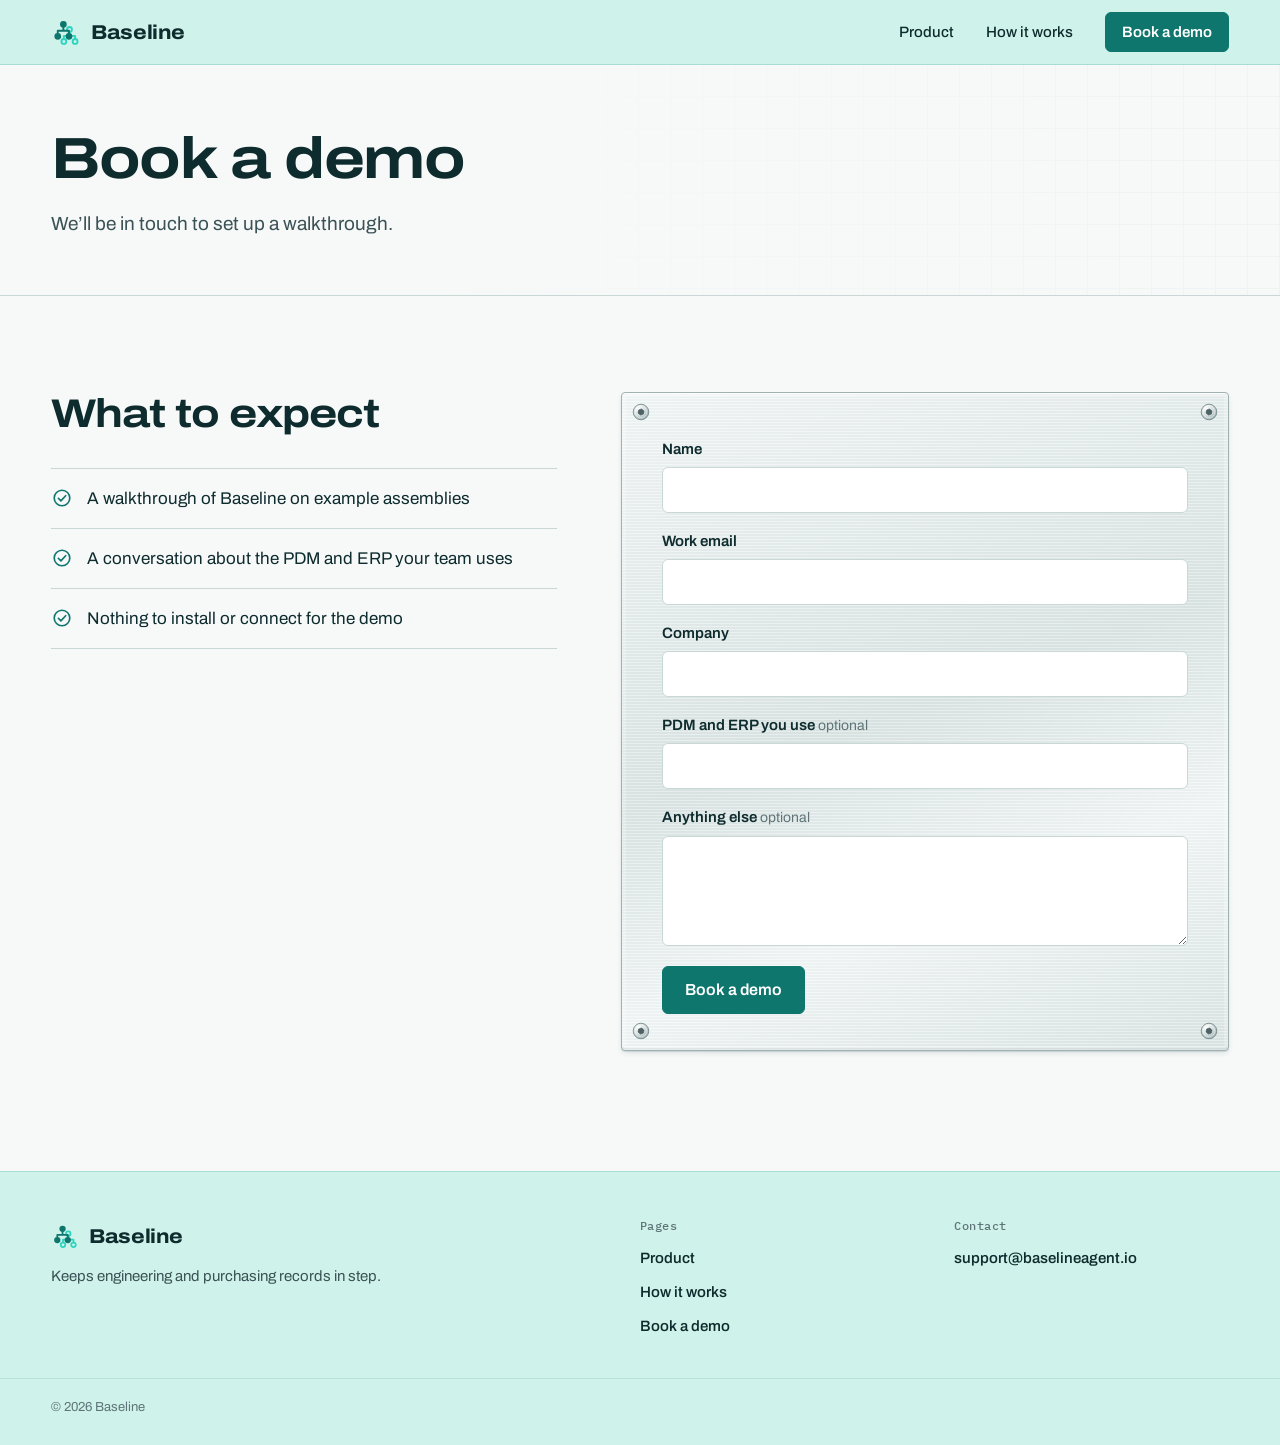
==== commit 288458a1: "Send demo requests by email through Resend - demo-mailer/: Cloudflare Worker that emails the team an" ====
--- a/baseline-website/contact.html
+++ b/baseline-website/contact.html
@@ -48,8 +48,8 @@
       </ul>
     </div>
 
-    <form class="form bolted" id="demo-form" name="demo-request" method="POST" data-netlify="true" netlify-honeypot="company-site" novalidate>
-      <input type="hidden" name="form-name" value="demo-request">
+    <!-- data-endpoint: the deployed demo-mailer Worker URL (see demo-mailer/README.md) -->
+    <form class="form bolted" id="demo-form" data-endpoint="https://baseline-demo-mailer.hamzasajjad159.workers.dev" novalidate>
       <p hidden><label>Leave this empty <input name="company-site" tabindex="-1" autocomplete="off"></label></p>
       <div class="field"><label for="f-name">Name</label><input id="f-name" name="name" autocomplete="name" required><p class="err" id="e-name"></p></div>
       <div class="field"><label for="f-email">Work email</label><input id="f-email" name="email" type="email" autocomplete="email" required><p class="err" id="e-email"></p></div>
@@ -78,8 +78,7 @@
     </nav>
     <div class="foot-col">
       <p class="foot-k">Contact</p>
-      <a href="mailto:hello@example.com">hello@example.com</a>
-      <a href="tel:+15550100000">+1 (555) 010-0000</a>
+      <a href="mailto:support@baselineagent.io">support@baselineagent.io</a>
     </div>
   </div>
   <div class="wrap foot-base"><span>© <span class="year">2026</span> Baseline</span></div>
